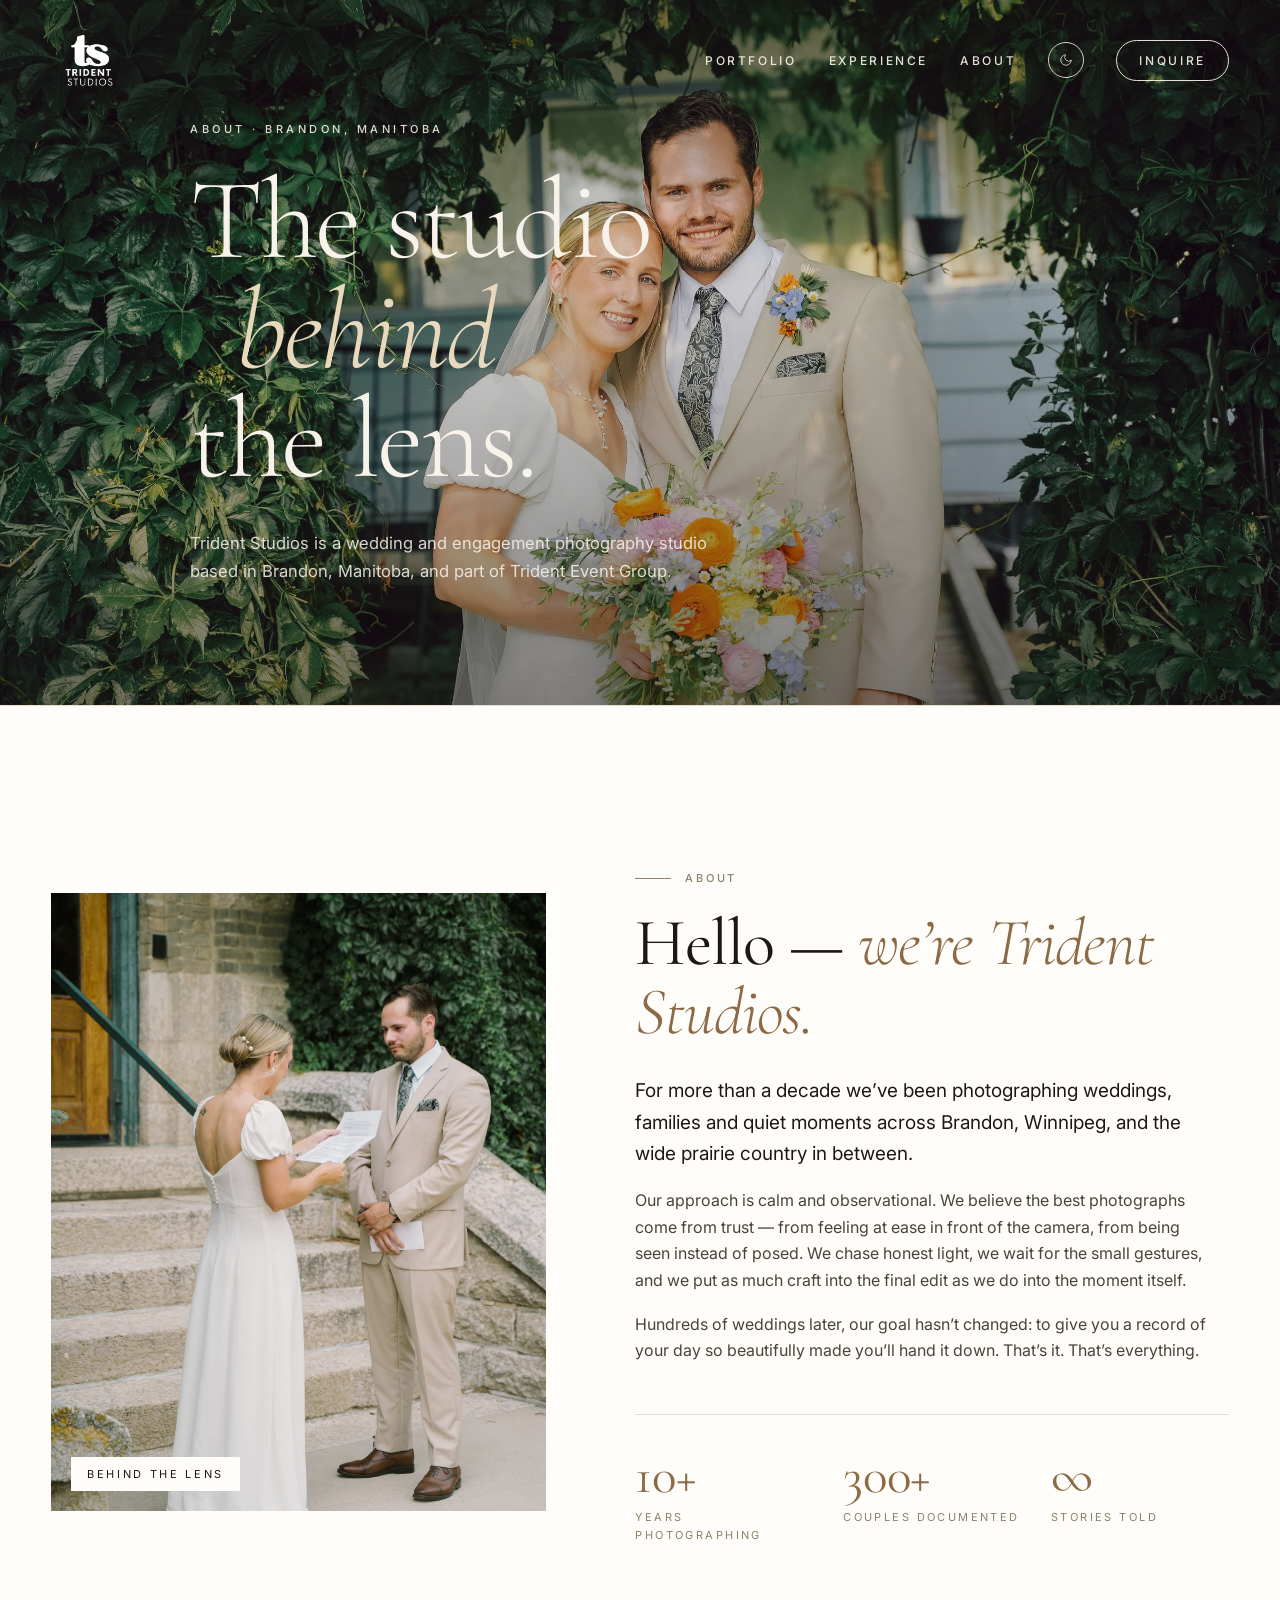
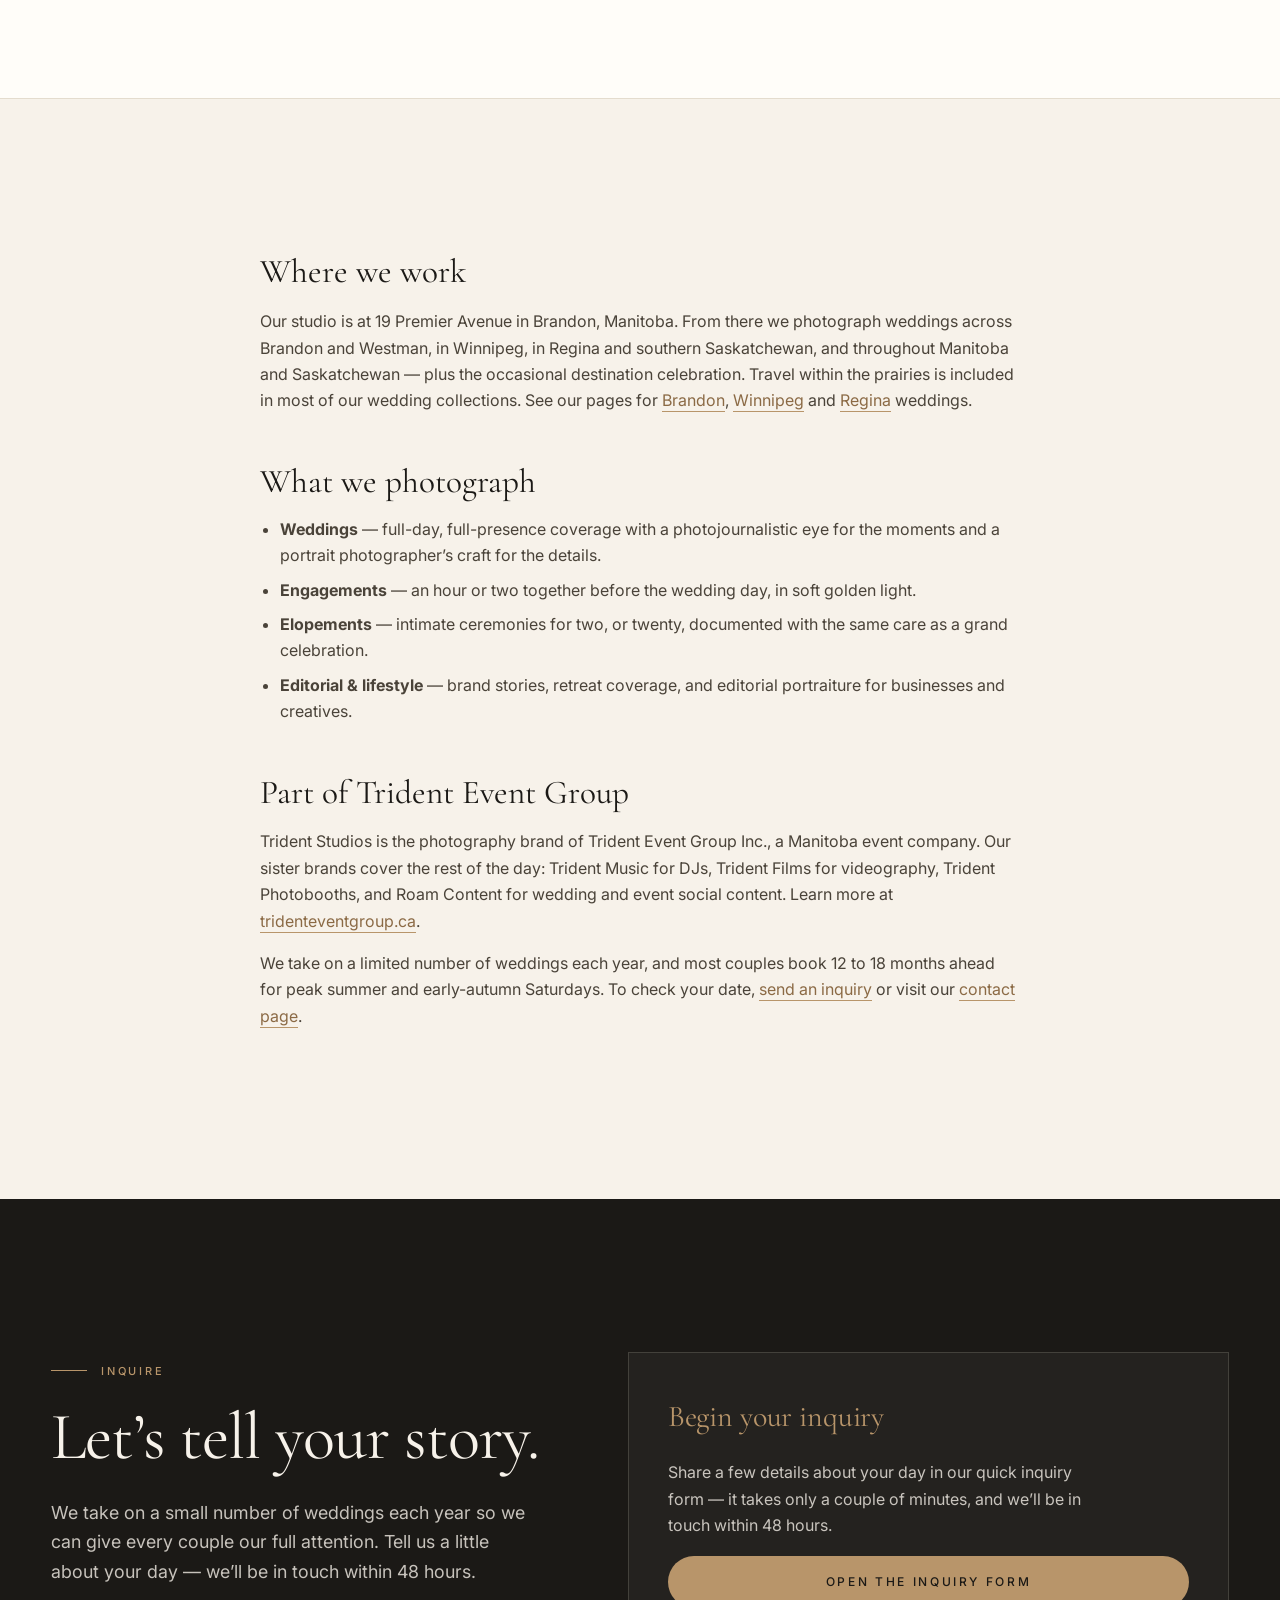
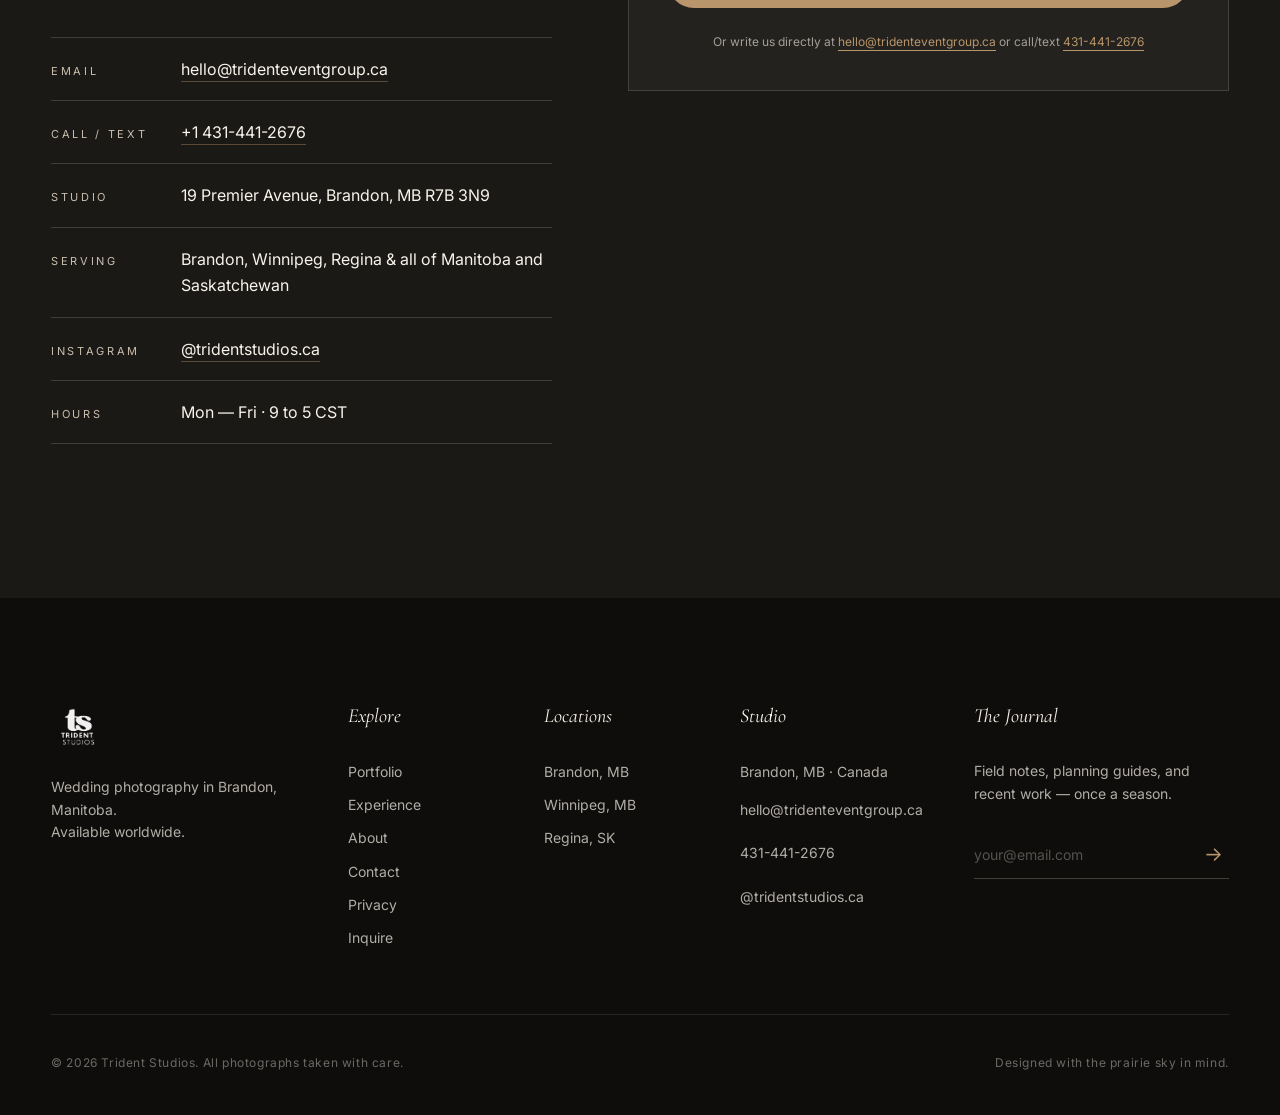
==== about/index.html @ 4837b902 "Agent readiness: Markdown negotiation, llms.txt, trust pages, Organization JSON-LD - middleware.js: " ====
<!DOCTYPE html>
<html lang="en">

<head>
  <meta charset="UTF-8" />
  <meta name="viewport" content="width=device-width, initial-scale=1.0" />
  <!-- Google Analytics (GA4) -->
  <script async src="https://www.googletagmanager.com/gtag/js?id=G-PS0XZJ48X1"></script>
  <script>
    window.dataLayer = window.dataLayer || [];
    function gtag() { dataLayer.push(arguments); }
    gtag('js', new Date());
    gtag('config', 'G-PS0XZJ48X1');
  </script>
  <title>About | Trident Studios — Wedding Photography in Brandon, MB</title>
  <meta name="description" content="Trident Studios is a Brandon, Manitoba wedding and engagement photography studio serving Winnipeg, Regina, and all of Manitoba and Saskatchewan. Part of Trident Event Group." />
  <meta name="robots" content="index, follow, max-image-preview:large" />
  <meta name="author" content="Trident Studios" />
  <link rel="canonical" href="https://www.tridentstudios.ca/about/" />
  <link rel="alternate" type="text/markdown" href="https://www.tridentstudios.ca/about.md" />

  <!-- Open Graph -->
  <meta property="og:type" content="website" />
  <meta property="og:site_name" content="Trident Studios" />
  <meta property="og:title" content="About | Trident Studios — Wedding Photography in Brandon, MB" />
  <meta property="og:description" content="Trident Studios is a Brandon, Manitoba wedding and engagement photography studio serving Winnipeg, Regina, and all of Manitoba and Saskatchewan. Part of Trident Event Group." />
  <meta property="og:url" content="https://www.tridentstudios.ca/about/" />
  <meta property="og:locale" content="en_CA" />
  <meta property="og:image" content="https://www.tridentstudios.ca/public/Weddings/Shelby%20%26%20Jaydan/Shelby%26Jaydan-2.jpg" />

  <!-- Twitter -->
  <meta name="twitter:card" content="summary_large_image" />
  <meta name="twitter:title" content="About | Trident Studios — Wedding Photography in Brandon, MB" />
  <meta name="twitter:description" content="Trident Studios is a Brandon, Manitoba wedding and engagement photography studio serving Winnipeg, Regina, and all of Manitoba and Saskatchewan. Part of Trident Event Group." />
  <meta name="twitter:image" content="https://www.tridentstudios.ca/public/Weddings/Shelby%20%26%20Jaydan/Shelby%26Jaydan-2.jpg" />

  <script type="application/ld+json">
[
  {
    "@context": "https://schema.org",
    "@type": "AboutPage",
    "name": "About Trident Studios",
    "url": "https://www.tridentstudios.ca/about/",
    "about": {
      "@type": [
        "Organization",
        "LocalBusiness",
        "PhotographyBusiness"
      ],
      "@id": "https://www.tridentstudios.ca/#business",
      "name": "Trident Studios",
      "url": "https://www.tridentstudios.ca/"
    }
  },
  {
    "@context": "https://schema.org",
    "@type": "BreadcrumbList",
    "itemListElement": [
      {
        "@type": "ListItem",
        "position": 1,
        "name": "Home",
        "item": "https://www.tridentstudios.ca/"
      },
      {
        "@type": "ListItem",
        "position": 2,
        "name": "About",
        "item": "https://www.tridentstudios.ca/about/"
      }
    ]
  }
]
  </script>

  <link rel="preconnect" href="https://fonts.googleapis.com" />
  <link rel="preconnect" href="https://fonts.gstatic.com" crossorigin />
  <link
    href="https://fonts.googleapis.com/css2?family=Cormorant+Garamond:ital,wght@0,300;0,400;0,500;0,600;0,700;1,300;1,400;1,500&family=Inter:wght@300;400;500;600&display=swap"
    rel="stylesheet" />

  <script>
    (function () {
      try {
        var p = new URLSearchParams(location.search);
        var forced = p.get('theme');
        var stored = localStorage.getItem('ts-theme');
        var prefersDark = window.matchMedia && window.matchMedia('(prefers-color-scheme: dark)').matches;
        var t = forced || stored || (prefersDark ? 'dark' : 'light');
        if (t !== 'dark' && t !== 'light') t = 'light';
        document.documentElement.setAttribute('data-theme', t);
      } catch (e) {
        document.documentElement.setAttribute('data-theme', 'light');
      }
    })();
  </script>

  <link rel="stylesheet" href="/styles.css" />
  <link rel="icon" type="image/png" href="/public/Logos/tridentStudiosLogo-dark.png" />
  <style>
    .page-hero { min-height: 62vh; min-height: 62svh; }
    .page-body { padding: var(--section-y) 0; }
    .prose { max-width: 760px; }
    .prose h2 { font-family: var(--serif); font-weight: 400; font-size: clamp(26px, 2.6vw, 34px); line-height: 1.2; margin: 48px 0 14px; }
    .prose h2:first-child { margin-top: 0; }
    .prose p, .prose li { color: var(--ink-soft); }
    .prose ul { padding-left: 20px; margin: 0 0 18px; }
    .prose li { margin-bottom: 8px; }
    .prose a { color: var(--gold-deep); border-bottom: 1px solid var(--gold); padding-bottom: 1px; }
  </style>
</head>
<body>

  <!-- ── NAV ────────────────────────────────────────────────── -->
  <header class="nav" id="nav">
    <div class="nav__inner">
      <a href="/" class="nav__logo" aria-label="Trident Studios — home">
        <img src="/public/Logos/tridentStudiosLogo-light.png" alt="Trident Studios"
          class="nav__logo-img nav__logo-img--light" />
        <img src="/public/Logos/tridentStudiosLogo-dark.png" alt="" class="nav__logo-img nav__logo-img--dark" />
      </a>
      <nav class="nav__menu" aria-label="Primary">
        <a href="/#portfolio">Portfolio</a>
        <a href="/#experience">Experience</a>
        <a href="/about/">About</a>
        <button class="nav__theme" type="button" aria-label="Toggle dark mode" aria-pressed="false">
          <svg class="icon icon--moon" viewBox="0 0 24 24" aria-hidden="true">
            <path d="M21 12.79A9 9 0 1 1 11.21 3 7 7 0 0 0 21 12.79z" />
          </svg>
          <svg class="icon icon--sun" viewBox="0 0 24 24" aria-hidden="true">
            <circle cx="12" cy="12" r="4" />
            <path
              d="M12 2v2M12 20v2M4.93 4.93l1.41 1.41M17.66 17.66l1.41 1.41M2 12h2M20 12h2M4.93 19.07l1.41-1.41M17.66 6.34l1.41-1.41" />
          </svg>
        </button>
        <a href="/inquiry/" class="nav__cta">Inquire</a>
      </nav>
      <button class="nav__toggle" aria-label="Open menu" aria-expanded="false">
        <span></span><span></span>
      </button>
    </div>
  </header>

  <!-- ── HERO ───────────────────────────────────────────────── -->
  <section class="hero page-hero" id="top">
    <div class="hero__media">
      <img src="/public/Weddings/Shelby%20%26%20Jaydan/Shelby%26Jaydan-2.jpg" alt="A prairie wedding photographed by Trident Studios" class="hero__img" />
      <div class="hero__overlay"></div>
    </div>

    <div class="hero__content">
      <p class="hero__eyebrow">About · Brandon, Manitoba</p>
      <h1 class="hero__title">
        <span class="line">The studio</span>
        <span class="line line--italic">behind</span>
        <span class="line">the lens.</span>
      </h1>
      <p class="hero__sub">Trident Studios is a wedding and engagement photography studio based in Brandon, Manitoba, and part of Trident Event Group.</p>
    </div>
  </section>

  <!-- ── ABOUT ─────────────────────────────────────────────── -->
  <section class="about" id="about">
    <div class="container about__grid">
      <div class="about__media">
        <img loading="lazy" src="/public/Weddings/Shelby%20%26%20Jaydan/Shelby%26Jaydan-17.jpg"
          alt="Behind the scenes with Trident Studios" />
        <span class="about__caption">Behind the lens</span>
      </div>
      <div class="about__copy">
        <span class="eyebrow"><span class="rule"></span>About</span>
        <h2 class="serif h-display">
          Hello &mdash; <em>we&rsquo;re Trident Studios.</em>
        </h2>
        <p class="lead">
          For more than a decade we&rsquo;ve been photographing weddings, families and quiet moments across Brandon,
          Winnipeg, and the wide prairie country in between.
        </p>
        <p>
          Our approach is calm and observational. We believe the best photographs come from trust &mdash; from feeling
          at ease in front of the camera, from being seen instead of posed. We chase honest light, we wait for the small
          gestures, and we put as much craft into the final edit as we do into the moment itself.
        </p>
        <p>
          Hundreds of weddings later, our goal hasn&rsquo;t changed: to give you a record of your day so beautifully
          made you&rsquo;ll hand it down. That&rsquo;s it. That&rsquo;s everything.
        </p>

        <ul class="about__stats">
          <li><span class="stat__num serif">10+</span><span class="stat__label">Years photographing</span></li>
          <li><span class="stat__num serif">300+</span><span class="stat__label">Couples documented</span></li>
          <li><span class="stat__num serif">∞</span><span class="stat__label">Stories told</span></li>
        </ul>
      </div>
    </div>
  </section>

  <!-- ── WHERE & WHO ──────────────────────────────────────── -->
  <section class="page-body">
    <div class="container prose">
      <h2>Where we work</h2>
      <p>Our studio is at 19 Premier Avenue in Brandon, Manitoba. From there we photograph weddings across Brandon and
        Westman, in Winnipeg, in Regina and southern Saskatchewan, and throughout Manitoba and Saskatchewan &mdash; plus the
        occasional destination celebration. Travel within the prairies is included in most of our wedding collections.
        See our pages for <a href="/brandon/">Brandon</a>, <a href="/winnipeg/">Winnipeg</a> and
        <a href="/regina/">Regina</a> weddings.</p>

      <h2>What we photograph</h2>
      <ul>
        <li><strong>Weddings</strong> &mdash; full-day, full-presence coverage with a photojournalistic eye for the moments and a
          portrait photographer&rsquo;s craft for the details.</li>
        <li><strong>Engagements</strong> &mdash; an hour or two together before the wedding day, in soft golden light.</li>
        <li><strong>Elopements</strong> &mdash; intimate ceremonies for two, or twenty, documented with the same care as a grand
          celebration.</li>
        <li><strong>Editorial &amp; lifestyle</strong> &mdash; brand stories, retreat coverage, and editorial portraiture for
          businesses and creatives.</li>
      </ul>

      <h2>Part of Trident Event Group</h2>
      <p>Trident Studios is the photography brand of Trident Event Group Inc., a Manitoba event company. Our sister brands
        cover the rest of the day: Trident Music for DJs, Trident Films for videography, Trident Photobooths, and Roam
        Content for wedding and event social content. Learn more at
        <a href="https://www.tridenteventgroup.ca" target="_blank" rel="noopener">tridenteventgroup.ca</a>.</p>
      <p>We take on a limited number of weddings each year, and most couples book 12 to 18 months ahead for peak summer
        and early-autumn Saturdays. To check your date, <a href="/inquiry/">send an inquiry</a> or visit our
        <a href="/contact/">contact page</a>.</p>
    </div>
  </section>

  <!-- ── CONTACT ───────────────────────────────────────────── -->
  <section class="contact" id="contact">
    <div class="container contact__grid">
      <div class="contact__intro">
        <span class="eyebrow"><span class="rule"></span>Inquire</span>
        <h2 class="serif h-display">Let&rsquo;s tell your story.</h2>
        <p class="lead">
          We take on a small number of weddings each year so we can give every couple our full attention. Tell us a
          little about your day &mdash; we&rsquo;ll be in touch within 48 hours.
        </p>

        <ul class="contact__details">
          <li><span>Email</span><strong><a href="mailto:hello@tridenteventgroup.ca">hello@tridenteventgroup.ca</a></strong></li>
          <li><span>Call / text</span><strong><a href="tel:+14314412676">+1 431-441-2676</a></strong></li>
          <li><span>Studio</span><strong>19 Premier Avenue, Brandon, MB R7B 3N9</strong></li>
          <li><span>Serving</span><strong>Brandon, Winnipeg, Regina &amp; all of Manitoba and Saskatchewan</strong></li>
          <li><span>Instagram</span><strong><a href="https://www.instagram.com/tridentstudios.ca" target="_blank"
                rel="noopener">@tridentstudios.ca</a></strong></li>
          <li><span>Hours</span><strong>Mon &mdash; Fri · 9 to 5 CST</strong></li>
        </ul>
      </div>

      <div class="contact__form contact__cta">
        <h3 class="serif contact__cta-title">Begin your inquiry</h3>
        <p class="contact__cta-text">Share a few details about your day in our quick inquiry form &mdash;
          it takes only a couple of minutes, and we&rsquo;ll be in touch within 48 hours.</p>
        <a class="btn btn--primary btn--block" href="/inquiry/">Open the inquiry form</a>
        <p class="contact__small">Or write us directly at <a
            href="mailto:hello@tridenteventgroup.ca">hello@tridenteventgroup.ca</a> or call/text <a href="tel:+14314412676">431-441-2676</a></p>
      </div>
    </div>
  </section>

  <!-- ── FOOTER ────────────────────────────────────────────── -->
  <footer class="footer">
    <div class="container footer__grid">
      <div class="footer__brand">
        <img src="/public/Logos/tridentStudiosLogo-light.png" alt="Trident Studios" />
        <p class="footer__tagline">Wedding photography in Brandon, Manitoba.<br />Available worldwide.</p>
      </div>
      <nav class="footer__col" aria-label="Footer navigation">
        <h3>Explore</h3>
        <a href="/#portfolio">Portfolio</a>
        <a href="/#experience">Experience</a>
        <a href="/about/">About</a>
        <a href="/contact/">Contact</a>
        <a href="/privacy/">Privacy</a>
        <a href="/inquiry/">Inquire</a>
      </nav>
      <nav class="footer__col" aria-label="Locations">
        <h3>Locations</h3>
        <a href="/brandon/">Brandon, MB</a>
        <a href="/winnipeg/">Winnipeg, MB</a>
        <a href="/regina/">Regina, SK</a>
      </nav>
      <div class="footer__col">
        <h3>Studio</h3>
        <p>Brandon, MB · Canada</p>
        <p><a href="mailto:hello@tridenteventgroup.ca">hello@tridenteventgroup.ca</a></p>
        <p><a href="tel:+14314412676">431-441-2676</a></p>
        <p><a href="https://www.instagram.com/tridentstudios.ca" target="_blank" rel="noopener">@tridentstudios.ca</a>
        </p>
      </div>
      <div class="footer__col footer__newsletter">
        <h3>The Journal</h3>
        <p>Field notes, planning guides, and recent work &mdash; once a season.</p>
        <form class="footer__form" onsubmit="event.preventDefault(); this.classList.add('is-sent');">
          <input type="email" placeholder="your@email.com" aria-label="Email" required />
          <button type="submit" aria-label="Subscribe">→</button>
        </form>
      </div>
    </div>
    <div class="footer__bottom">
      <p>© <span id="year"></span> Trident Studios. All photographs taken with care.</p>
      <p>Designed with the prairie sky in mind.</p>
    </div>
  </footer>

  <script src="/script.js"></script>

  <script defer src="/_vercel/insights/script.js"></script>
</body>

</html>
---- styles.css ----
/* ─────────────────────────────────────────────────────────
   Trident Studios — editorial wedding photography
   Palette: warm ivory, soft taupe, charcoal, champagne
   Type:    Cormorant Garamond (display) + Inter (utility)
   ───────────────────────────────────────────────────────── */

:root {
  /* Themed palette (overridden in [data-theme="dark"]) */
  --ivory:        #F7F2EA;
  --ivory-2:      #FAF6F0;
  --paper:        #FFFDF9;
  --ink:          #1B1916;
  --ink-soft:     #4A4339;
  --taupe:        #8E806D;
  --taupe-soft:   #C9BEAE;
  --line:         #E4DCCE;
  --gold:         #B8956A;
  --gold-deep:    #8B6A45;

  /* Always-dark "punctuation" bands (quote / contact / footer / hero) */
  --always-dark:      #1B1916;
  --always-dark-deep: #0E0D0B;
  --always-cream:     #F7F2EA;
  --always-line:      rgba(228, 220, 206, 0.18);

  --serif: "Cormorant Garamond", "Apple Garamond", Garamond, "Times New Roman", serif;
  --sans:  "Inter", -apple-system, BlinkMacSystemFont, "Segoe UI", Helvetica, Arial, sans-serif;

  --container: 1320px;
  --gutter: clamp(20px, 4vw, 56px);
  --section-y: clamp(80px, 12vw, 160px);

  --ease: cubic-bezier(.2, .7, .2, 1);
}

[data-theme="dark"] {
  --ivory:        #14110E;
  --ivory-2:      #1B1714;
  --paper:        #221C17;
  --ink:          #EDE4D2;
  --ink-soft:     #B0A28C;
  --taupe:        #8D8169;
  --taupe-soft:   #574B3A;
  --line:         #2D2620;
  --gold:         #C9A87A;
  --gold-deep:    #DBB783;

  --always-dark:      #0A0907;
  --always-dark-deep: #050403;
  --always-cream:     #F0E8DB;
  --always-line:      rgba(228, 220, 206, 0.14);
}

* { box-sizing: border-box; }
html { scroll-behavior: smooth; }
body {
  margin: 0;
  background: var(--ivory);
  color: var(--ink);
  font-family: var(--sans);
  font-size: 16px;
  line-height: 1.65;
  font-weight: 400;
  -webkit-font-smoothing: antialiased;
  text-rendering: optimizeLegibility;
  transition: background-color 0.45s var(--ease), color 0.45s var(--ease);
}
img { display: block; max-width: 100%; height: auto; }
a { color: inherit; text-decoration: none; }
button { font-family: inherit; cursor: pointer; border: 0; background: none; color: inherit; }

.container {
  width: min(100% - calc(var(--gutter) * 2), var(--container));
  margin-inline: auto;
}

/* Typography utilities */
.serif { font-family: var(--serif); font-weight: 400; letter-spacing: -0.005em; }
.h-display {
  font-size: clamp(34px, 5.2vw, 72px);
  line-height: 1.05;
  font-weight: 400;
  letter-spacing: -0.015em;
  margin: 0;
}
.h-display em { font-style: italic; color: var(--gold-deep); font-weight: 300; }
.lead { font-size: clamp(17px, 1.4vw, 19px); line-height: 1.65; color: var(--ink-soft); }
.muted { color: var(--ink-soft); }
.eyebrow {
  display: inline-flex;
  align-items: center;
  gap: 14px;
  font-size: 11px;
  letter-spacing: 0.25em;
  text-transform: uppercase;
  color: var(--taupe);
  font-weight: 500;
}
.eyebrow .rule { display: inline-block; width: 36px; height: 1px; background: var(--taupe); }
.rule { display: inline-block; width: 28px; height: 1px; background: var(--taupe); }

/* Section heading block */
.section-head { max-width: 760px; margin-bottom: clamp(48px, 6vw, 80px); }
.section-head .h-display { margin-top: 18px; }
.section-head__sub { margin-top: 18px; color: var(--ink-soft); font-size: 17px; }
.section-head--center { margin-inline: auto; text-align: center; }
.section-head--center .eyebrow { justify-content: center; }

/* Buttons */
.btn {
  display: inline-flex;
  align-items: center;
  justify-content: center;
  gap: 10px;
  padding: 16px 28px;
  font-size: 12px;
  letter-spacing: 0.22em;
  text-transform: uppercase;
  font-weight: 500;
  border-radius: 999px;
  transition: all 0.4s var(--ease);
  position: relative;
  overflow: hidden;
}
.btn--primary {
  background: var(--ink);
  color: var(--ivory);
}
.btn--primary:hover { background: var(--gold-deep); transform: translateY(-2px); }
.btn--ghost {
  background: transparent;
  color: var(--ink);
  border: 1px solid var(--ink);
}
.btn--ghost:hover { background: var(--ink); color: var(--ivory); }
.btn--block { width: 100%; }

/* Arrow link */
.link-arrow {
  display: inline-flex;
  align-items: center;
  gap: 8px;
  font-size: 12px;
  letter-spacing: 0.18em;
  text-transform: uppercase;
  color: var(--ink);
  border-bottom: 1px solid var(--line);
  padding-bottom: 6px;
  transition: all 0.3s var(--ease);
}
.link-arrow:hover { color: var(--gold-deep); border-color: var(--gold); }

/* ── NAV ──────────────────────────────────────────────── */
.nav {
  position: fixed;
  inset: 0 0 auto 0;
  z-index: 50;
  padding: 22px 0;
  transition: background 0.4s var(--ease), padding 0.4s var(--ease), border-color 0.4s var(--ease);
  border-bottom: 1px solid transparent;
}
.nav__inner {
  width: min(100% - calc(var(--gutter) * 2), var(--container));
  margin-inline: auto;
  display: flex;
  align-items: center;
  justify-content: space-between;
  gap: 20px;
}
.nav__logo {
  display: inline-flex;
  align-items: center;
  height: clamp(60px, 6vw, 80px);
  transition: height 0.4s var(--ease);
}
.nav__logo-img { height: 100%; width: auto; }
.nav__logo-img--dark { display: none; }
.nav.is-scrolled .nav__logo { height: clamp(50px, 5vw, 66px); }
.nav__menu {
  display: flex;
  gap: 32px;
  align-items: center;
  color: var(--always-cream);
  font-size: 12px;
  letter-spacing: 0.22em;
  text-transform: uppercase;
  font-weight: 500;
  transition: color 0.4s var(--ease);
}
.nav__menu a { position: relative; padding: 6px 0; opacity: 0.92; transition: opacity 0.25s var(--ease); }
.nav__menu a:hover { opacity: 1; }
.nav__menu a::after {
  content: "";
  position: absolute;
  left: 0; right: 0; bottom: 0;
  height: 1px;
  background: currentColor;
  transform: scaleX(0);
  transform-origin: left;
  transition: transform 0.4s var(--ease);
}
.nav__menu a:hover::after { transform: scaleX(1); }
.nav__cta {
  border: 1px solid currentColor;
  border-radius: 999px;
  padding: 10px 22px !important;
}
.nav__cta::after { display: none; }
.nav__cta:hover { background: var(--always-cream); color: var(--always-dark) !important; }

.nav__theme {
  display: inline-flex;
  align-items: center;
  justify-content: center;
  width: 36px;
  height: 36px;
  border-radius: 50%;
  border: 1px solid currentColor;
  color: inherit;
  opacity: 0.85;
  padding: 0;
  transition: opacity 0.3s var(--ease), transform 0.6s var(--ease), background 0.3s var(--ease);
}
.nav__theme:hover { opacity: 1; transform: rotate(40deg); }
.nav__theme svg {
  width: 14px;
  height: 14px;
  stroke: currentColor;
  stroke-width: 1.5;
  fill: none;
  stroke-linecap: round;
  stroke-linejoin: round;
}
.nav__theme .icon--sun { display: none; }
[data-theme="dark"] .nav__theme .icon--sun  { display: block; }
[data-theme="dark"] .nav__theme .icon--moon { display: none; }

.nav.is-scrolled {
  background: var(--ivory);
  padding: 14px 0;
  border-color: var(--line);
}
.nav.is-scrolled .nav__menu { color: var(--ink); }
.nav.is-scrolled .nav__logo-img--light { display: none; }
.nav.is-scrolled .nav__logo-img--dark { display: block; }
.nav.is-scrolled .nav__cta:hover { background: var(--ink); color: var(--ivory) !important; }

/* When scrolled in dark mode, the nav bg is dark — show the LIGHT logo */
[data-theme="dark"] .nav.is-scrolled .nav__logo-img--light { display: block; }
[data-theme="dark"] .nav.is-scrolled .nav__logo-img--dark  { display: none; }

.nav__toggle {
  display: none;
  width: 40px; height: 32px;
  flex-direction: column;
  justify-content: center;
  gap: 6px;
  align-items: flex-end;
}
.nav__toggle span {
  display: block;
  height: 1px;
  background: var(--always-cream);
  transition: all 0.3s var(--ease);
}
.nav__toggle span:first-child { width: 28px; }
.nav__toggle span:last-child  { width: 18px; }
.nav.is-scrolled .nav__toggle span { background: var(--ink); }

/* ── HERO ─────────────────────────────────────────────── */
.hero {
  position: relative;
  min-height: 100vh;
  min-height: 100svh;
  display: grid;
  align-items: center;
  color: var(--always-cream);
  overflow: hidden;
}
.hero__media {
  position: absolute;
  inset: 0;
  z-index: 0;
}
.hero__img {
  width: 100%; height: 100%; object-fit: cover; object-position: 50% 33%;
  transform: scale(1.04);
  animation: heroZoom 14s ease-out forwards;
}
@keyframes heroZoom { to { transform: scale(1); } }

.hero__overlay {
  position: absolute; inset: 0;
  background:
    linear-gradient(180deg, rgba(20,18,16,0.45) 0%, rgba(20,18,16,0.15) 35%, rgba(20,18,16,0.55) 100%);
}

.hero__content {
  position: relative;
  z-index: 2;
  width: min(100% - calc(var(--gutter) * 2), var(--container));
  margin-inline: auto;
  padding-top: 120px;
  padding-bottom: 80px;
  max-width: 900px;
}
.hero__eyebrow {
  font-size: 11px;
  letter-spacing: 0.32em;
  text-transform: uppercase;
  font-weight: 500;
  opacity: 0.9;
  margin: 0 0 28px;
}
.hero__title {
  font-family: var(--serif);
  font-weight: 300;
  font-size: clamp(54px, 9vw, 132px);
  line-height: 0.95;
  letter-spacing: -0.02em;
  margin: 0;
}
.hero__title .line {
  display: block;
  opacity: 0;
  transform: translateY(28px);
  animation: lineIn 1.1s var(--ease) forwards;
}
.hero__title .line:nth-child(1) { animation-delay: 0.25s; }
.hero__title .line:nth-child(2) { animation-delay: 0.45s; font-style: italic; color: #E9D9BC; padding-left: 0.4em; }
.hero__title .line:nth-child(3) { animation-delay: 0.65s; }
@keyframes lineIn { to { opacity: 1; transform: translateY(0); } }

.hero__sub {
  margin: 36px 0 40px;
  font-size: clamp(15px, 1.3vw, 18px);
  line-height: 1.65;
  max-width: 540px;
  color: rgba(247, 242, 234, 0.86);
  opacity: 0;
  animation: lineIn 1s var(--ease) 0.9s forwards;
}
.hero__ctas {
  display: flex;
  gap: 14px;
  flex-wrap: wrap;
  opacity: 0;
  animation: lineIn 1s var(--ease) 1.05s forwards;
}
.hero__ctas .btn--primary { background: var(--always-cream); color: var(--always-dark); }
.hero__ctas .btn--primary:hover { background: var(--gold); color: var(--always-dark); }
.hero__ctas .btn--ghost { color: var(--always-cream); border-color: rgba(247,242,234,0.55); }
.hero__ctas .btn--ghost:hover { background: var(--always-cream); color: var(--always-dark); }

.hero__scroll {
  position: absolute;
  left: var(--gutter);
  bottom: 32px;
  z-index: 2;
  display: inline-flex;
  flex-direction: column;
  align-items: center;
  gap: 14px;
  font-size: 10px;
  letter-spacing: 0.32em;
  text-transform: uppercase;
  color: var(--always-cream);
  opacity: 0;
  animation: lineIn 1s var(--ease) 1.3s forwards;
}
.hero__scroll-line {
  width: 1px; height: 64px;
  background: linear-gradient(to bottom, rgba(247,242,234,0.7), rgba(247,242,234,0));
  animation: scrollLine 2.2s var(--ease) infinite;
}
@keyframes scrollLine {
  0%   { transform: scaleY(0); transform-origin: top; }
  50%  { transform: scaleY(1); transform-origin: top; }
  51%  { transform: scaleY(1); transform-origin: bottom; }
  100% { transform: scaleY(0); transform-origin: bottom; }
}

/* ── INTRO ───────────────────────────────────────────── */
.intro { padding: var(--section-y) 0 calc(var(--section-y) - 40px); }
.intro__grid {
  display: grid;
  grid-template-columns: 220px 1fr;
  gap: clamp(40px, 6vw, 100px);
  align-items: start;
}
.intro__label {
  font-size: 11px;
  letter-spacing: 0.25em;
  text-transform: uppercase;
  color: var(--taupe);
  font-weight: 500;
  display: flex;
  flex-direction: column;
  gap: 14px;
  padding-top: 14px;
}
.intro__label .rule { width: 60px; }
.intro__body .h-display { margin-bottom: 28px; }
.intro__body .muted { font-size: 17px; max-width: 660px; }

.marquee {
  margin-top: clamp(50px, 7vw, 90px);
  overflow: hidden;
  border-top: 1px solid var(--line);
  border-bottom: 1px solid var(--line);
  padding: 22px 0;
}
.marquee__track {
  display: inline-flex;
  align-items: center;
  gap: 48px;
  white-space: nowrap;
  animation: marquee 40s linear infinite;
  font-family: var(--serif);
  font-style: italic;
  font-size: clamp(28px, 4vw, 48px);
  color: var(--ink);
  font-weight: 300;
}
.marquee__track .dot { color: var(--gold); font-size: 0.5em; }
@keyframes marquee { to { transform: translateX(-50%); } }

/* ── FEATURED ────────────────────────────────────────── */
.featured { padding: calc(var(--section-y) - 30px) 0 var(--section-y); }
.featured__grid {
  display: grid;
  grid-template-columns: repeat(12, 1fr);
  gap: clamp(24px, 3vw, 48px) clamp(20px, 2.4vw, 36px);
}
.couple {
  grid-column: span 6;
  display: block;
  transition: transform 0.6s var(--ease);
}
.couple--tall { grid-column: span 6; }
.couple__media {
  position: relative;
  overflow: hidden;
  aspect-ratio: 4 / 5;
  background: var(--ivory-2);
}
.couple--tall .couple__media { aspect-ratio: 3 / 4; }
.couple__media img {
  width: 100%; height: 100%; object-fit: cover; object-position: 50% 33%;
  transition: transform 1.4s var(--ease), filter 0.6s var(--ease);
}
.couple:hover .couple__media img { transform: scale(1.06); filter: brightness(1.04); }
.couple__caption {
  margin-top: 22px;
  display: grid;
  grid-template-columns: 1fr auto;
  gap: 12px 24px;
  align-items: end;
}
.couple__meta {
  font-size: 11px;
  letter-spacing: 0.24em;
  text-transform: uppercase;
  color: var(--taupe);
  grid-column: 1 / -1;
}
.couple__caption h3 {
  font-size: clamp(26px, 2.6vw, 36px);
  font-weight: 400;
  margin: 4px 0 0;
  letter-spacing: -0.01em;
}
/* ── QUOTE BAND ──────────────────────────────────────── */
.quote-band {
  background: var(--always-dark);
  color: var(--always-cream);
  padding: clamp(90px, 12vw, 160px) 0;
  text-align: center;
  transition: background-color 0.45s var(--ease);
}
.quote-band__mark {
  font-family: var(--serif);
  font-size: clamp(80px, 10vw, 160px);
  line-height: 0.3;
  color: var(--gold);
  margin: 0 0 24px;
  font-style: italic;
  font-weight: 300;
}
.quote-band__text {
  font-size: clamp(24px, 3.4vw, 44px);
  line-height: 1.35;
  font-weight: 300;
  font-style: italic;
  max-width: 950px;
  margin: 0 auto;
  letter-spacing: -0.01em;
  color: var(--always-cream);
}
.quote-band__attr {
  margin-top: 40px;
  font-size: 11px;
  letter-spacing: 0.32em;
  text-transform: uppercase;
  color: var(--gold);
  font-weight: 500;
}

/* ── EXPERIENCE / SERVICES ───────────────────────────── */
.experience { padding: var(--section-y) 0; }
.experience__grid {
  display: grid;
  grid-template-columns: repeat(2, 1fr);
  gap: clamp(40px, 5vw, 80px) clamp(40px, 6vw, 100px);
}
.service {
  border-top: 1px solid var(--line);
  padding-top: 36px;
  position: relative;
}
.service__num {
  position: absolute;
  top: 36px;
  right: 0;
  font-family: var(--serif);
  font-size: 14px;
  letter-spacing: 0.1em;
  color: var(--taupe);
  font-style: italic;
}
.service h3 {
  font-size: clamp(28px, 3vw, 40px);
  font-weight: 400;
  margin: 0 0 18px;
  letter-spacing: -0.01em;
}
.service p { color: var(--ink-soft); max-width: 480px; margin: 0 0 24px; font-size: 16px; line-height: 1.7; }

/* ── LOOKBOOK MASONRY ────────────────────────────────── */
.lookbook { padding: 0 0 var(--section-y); }
.masonry {
  display: grid;
  grid-template-columns: repeat(4, 1fr);
  grid-auto-rows: 220px;
  gap: clamp(12px, 1.4vw, 22px);
  /* dense backfills the holes a --wide item leaves when it cannot fit the
     columns left in a row; the item count is kept a multiple of the column
     count so the last row lands flush too. */
  grid-auto-flow: dense;
}
.masonry__item {
  margin: 0;
  overflow: hidden;
  background: var(--ivory-2);
}
.masonry__item img {
  width: 100%; height: 100%; object-fit: cover; object-position: 50% 33%;
  transition: transform 1.4s var(--ease);
}
.masonry__item:hover img { transform: scale(1.05); }
.masonry__item--tall { grid-row: span 2; }
.masonry__item--wide { grid-column: span 2; }

/* ── ABOUT ───────────────────────────────────────────── */
.about {
  background: var(--paper);
  padding: var(--section-y) 0;
  border-top: 1px solid var(--line);
  border-bottom: 1px solid var(--line);
}
.about__grid {
  display: grid;
  grid-template-columns: 5fr 6fr;
  gap: clamp(40px, 7vw, 110px);
  align-items: center;
}
.about__media {
  position: relative;
  aspect-ratio: 4 / 5;
  overflow: hidden;
}
.about__media img { width: 100%; height: 100%; object-fit: cover; object-position: 50% 33%; }
.about__caption {
  position: absolute;
  bottom: 20px; left: 20px;
  background: var(--paper);
  padding: 8px 16px;
  font-size: 11px;
  letter-spacing: 0.24em;
  text-transform: uppercase;
  color: var(--ink);
}
.about__copy .eyebrow { margin-bottom: 20px; }
.about__copy .h-display { margin-bottom: 28px; }
.about__copy p { color: var(--ink-soft); margin: 0 0 18px; max-width: 580px; }
.about__copy .lead { color: var(--ink); font-size: 19px; }

.about__stats {
  list-style: none;
  padding: 0;
  margin: 50px 0 0;
  display: grid;
  grid-template-columns: repeat(3, 1fr);
  gap: 30px;
  border-top: 1px solid var(--line);
  padding-top: 36px;
}
.about__stats li { display: flex; flex-direction: column; gap: 6px; }
.stat__num { font-size: clamp(36px, 4vw, 56px); line-height: 1; color: var(--gold-deep); }
.stat__label {
  font-size: 11px;
  letter-spacing: 0.22em;
  text-transform: uppercase;
  color: var(--taupe);
}

/* ── TESTIMONIALS ────────────────────────────────────── */
.testimonials { padding: var(--section-y) 0; }
.testimonials__grid {
  display: grid;
  grid-template-columns: repeat(3, 1fr);
  gap: clamp(28px, 3vw, 50px);
}
.testimonial {
  margin: 0;
  padding: clamp(28px, 3vw, 44px);
  border: 1px solid var(--line);
  background: var(--paper);
  position: relative;
  display: flex;
  flex-direction: column;
  gap: 28px;
}
.testimonial::before {
  content: "“";
  font-family: var(--serif);
  font-size: 80px;
  line-height: 1;
  position: absolute;
  top: 12px;
  left: 24px;
  color: var(--gold);
  opacity: 0.35;
  font-style: italic;
}
.testimonial p {
  font-family: var(--serif);
  font-size: clamp(18px, 1.6vw, 22px);
  line-height: 1.5;
  margin: 0;
  font-style: italic;
  color: var(--ink);
  position: relative;
  z-index: 1;
}
.testimonial footer {
  border-top: 1px solid var(--line);
  padding-top: 18px;
  display: flex;
  flex-direction: column;
  gap: 4px;
}
.testimonial cite {
  font-size: 18px;
  font-style: normal;
  color: var(--ink);
}
.testimonial footer span {
  font-size: 11px;
  letter-spacing: 0.22em;
  text-transform: uppercase;
  color: var(--taupe);
}

/* ── CONTACT ─────────────────────────────────────────── */
.contact {
  background: var(--always-dark);
  color: var(--always-cream);
  padding: var(--section-y) 0;
  transition: background-color 0.45s var(--ease);
}
.contact .eyebrow { color: var(--gold); }
.contact .eyebrow .rule { background: var(--gold); }
.contact .h-display em { color: var(--gold); }
.contact__grid {
  display: grid;
  grid-template-columns: 5fr 6fr;
  gap: clamp(40px, 6vw, 100px);
  align-items: start;
}
.contact__intro .eyebrow { margin-bottom: 22px; }
.contact__intro .h-display { margin-bottom: 26px; }
.contact__intro .lead { color: rgba(247, 242, 234, 0.78); max-width: 480px; }

.contact__details {
  list-style: none;
  padding: 0;
  margin: 50px 0 0;
  display: flex;
  flex-direction: column;
}
.contact__details li {
  display: grid;
  grid-template-columns: 110px 1fr;
  gap: 20px;
  padding: 18px 0;
  border-top: 1px solid rgba(228, 220, 206, 0.18);
  align-items: baseline;
}
.contact__details li:last-child { border-bottom: 1px solid rgba(228, 220, 206, 0.18); }
.contact__details span {
  font-size: 11px;
  letter-spacing: 0.24em;
  text-transform: uppercase;
  color: var(--taupe-soft);
}
.contact__details strong { font-weight: 400; font-size: 16px; color: var(--always-cream); }
.contact__details a { border-bottom: 1px solid rgba(184, 149, 106, 0.4); padding-bottom: 2px; transition: color 0.3s var(--ease), border-color 0.3s var(--ease); }
.contact__details a:hover { color: var(--gold); border-color: var(--gold); }

/* Form */
.contact__form {
  background: rgba(247, 242, 234, 0.04);
  border: 1px solid rgba(228, 220, 206, 0.16);
  padding: clamp(28px, 3vw, 44px);
  display: flex;
  flex-direction: column;
  gap: 22px;
}
.field { display: flex; flex-direction: column; gap: 10px; }
.field--row { display: grid; grid-template-columns: 1fr 1fr; gap: 22px; }
.field--row > div { display: flex; flex-direction: column; gap: 10px; }
.field label {
  font-size: 10px;
  letter-spacing: 0.28em;
  text-transform: uppercase;
  color: var(--taupe-soft);
  font-weight: 500;
}
.field input, .field textarea {
  background: transparent;
  border: 0;
  border-bottom: 1px solid rgba(228, 220, 206, 0.28);
  padding: 10px 0 12px;
  color: var(--always-cream);
  font-family: var(--sans);
  font-size: 16px;
  outline: none;
  transition: border-color 0.3s var(--ease);
}
.field textarea { resize: vertical; min-height: 120px; }
.field input::placeholder, .field textarea::placeholder { color: rgba(247, 242, 234, 0.35); }
.field input:focus, .field textarea:focus { border-color: var(--gold); }

.contact__cta {
  justify-content: center;
  gap: 18px;
  min-height: 280px;
}
.contact__cta-title {
  font-size: clamp(24px, 2.4vw, 30px);
  color: var(--gold);
  margin: 0;
}
.contact__cta-text {
  margin: 0;
  color: rgba(247, 242, 234, 0.78);
  max-width: 420px;
}

.contact__form .btn--primary { background: var(--gold); color: var(--always-dark); }
.contact__form .btn--primary:hover { background: var(--always-cream); color: var(--always-dark); }
.btn__sent { display: none; }
.contact__form.is-sent .btn__label { display: none; }
.contact__form.is-sent .btn__sent { display: inline; }
.contact__form.is-sent .btn--primary { background: var(--always-cream); pointer-events: none; }

.contact__small {
  margin: 6px 0 0;
  font-size: 12px;
  color: rgba(247, 242, 234, 0.6);
  text-align: center;
}
.contact__small a { color: var(--gold); border-bottom: 1px solid var(--gold); padding-bottom: 1px; }

/* ── FOOTER ──────────────────────────────────────────── */
.footer {
  background: var(--always-dark-deep);
  color: rgba(247, 242, 234, 0.7);
  padding: clamp(70px, 8vw, 110px) 0 30px;
  font-size: 14px;
  transition: background-color 0.45s var(--ease);
}
.footer__grid {
  display: grid;
  grid-template-columns: 1.7fr 1fr 1fr 1.2fr 1.6fr;
  align-items: start;
  gap: clamp(30px, 4vw, 56px);
}
.footer__brand { max-width: 300px; }
.footer__brand img { height: 54px; width: auto; margin-bottom: 22px; opacity: 0.95; }
.footer__tagline { line-height: 1.6; max-width: 280px; margin: 0; }
.footer__col h3,
.footer__col h4 {
  font-family: var(--serif);
  font-size: 20px;
  font-weight: 400;
  font-style: italic;
  color: var(--always-cream);
  margin: 0 0 22px;
}
.footer__col a, .footer__col p { display: block; padding: 5px 0; transition: color 0.3s var(--ease); margin: 0; }
.footer__col a:hover { color: var(--gold); }
.footer__newsletter p { margin-bottom: 20px; line-height: 1.6; max-width: 280px; }
.footer__form {
  display: flex;
  align-items: center;
  max-width: 320px;
  border-bottom: 1px solid rgba(228, 220, 206, 0.24);
  transition: border-color 0.3s var(--ease);
}
.footer__form:focus-within { border-color: var(--gold); }
.footer__form input {
  background: transparent;
  border: 0;
  color: var(--always-cream);
  font-family: var(--sans);
  font-size: 14px;
  padding: 12px 0;
  flex: 1;
  outline: none;
}
.footer__form input::placeholder { color: rgba(247, 242, 234, 0.3); }
.footer__form button {
  color: var(--gold);
  font-size: 20px;
  padding: 12px 6px 12px 12px;
  transition: transform 0.3s var(--ease);
}
.footer__form button:hover { transform: translateX(4px); }
.footer__form.is-sent input { display: none; }
.footer__form.is-sent::after {
  content: "Thank you — see you soon ✦";
  color: var(--gold);
  font-size: 13px;
  padding: 12px 0;
}
.footer__form.is-sent button { display: none; }

.footer__bottom {
  width: min(100% - calc(var(--gutter) * 2), var(--container));
  margin: 60px auto 0;
  padding-top: 26px;
  border-top: 1px solid rgba(228, 220, 206, 0.12);
  display: flex;
  justify-content: space-between;
  font-size: 12px;
  letter-spacing: 0.05em;
  color: rgba(247, 242, 234, 0.4);
  flex-wrap: wrap;
  gap: 14px;
}

/* ── REVEAL ANIMATIONS ───────────────────────────────── */
.reveal {
  opacity: 0;
  transform: translateY(36px);
  transition: opacity 0.9s var(--ease), transform 0.9s var(--ease);
}
.reveal.is-in { opacity: 1; transform: translateY(0); }

/* ── RESPONSIVE ──────────────────────────────────────── */
@media (max-width: 980px) {
  .nav__menu { display: none; position: fixed; inset: 0; flex-direction: column; justify-content: center; align-items: center; gap: 32px; background: var(--ivory); color: var(--ink); font-size: 16px; }
  .nav__menu.is-open { display: flex; }
  .nav.is-scrolled .nav__menu { color: var(--ink); }
  .nav__toggle { display: flex; }

  .intro__grid { grid-template-columns: 1fr; gap: 30px; }
  .featured__grid { gap: 36px; }
  .couple, .couple--tall { grid-column: span 12; }
  .experience__grid { grid-template-columns: 1fr; }
  .masonry { grid-template-columns: repeat(2, 1fr); grid-auto-rows: 200px; }
  .masonry__item--wide { grid-column: span 2; }
  .about__grid { grid-template-columns: 1fr; }
  .testimonials__grid { grid-template-columns: 1fr; }
  .contact__grid { grid-template-columns: 1fr; }
  .footer__grid { grid-template-columns: 1fr 1fr; gap: 40px clamp(30px, 6vw, 60px); }
  .footer__brand { grid-column: 1 / -1; max-width: none; }
  .footer__newsletter { grid-column: 1 / -1; }
}

@media (max-width: 600px) {
  .hero__title { font-size: clamp(46px, 14vw, 78px); }
  .hero__title .line:nth-child(2) { padding-left: 0; }
  .hero__ctas .btn { padding: 14px 22px; font-size: 11px; }
  .hero__scroll { left: 50%; transform: translateX(-50%); }
  .field--row { grid-template-columns: 1fr; }
  .about__stats { grid-template-columns: 1fr 1fr; }
  .footer__grid { grid-template-columns: 1fr; gap: 36px; }
  .footer__newsletter { grid-column: auto; }
  .footer__bottom { flex-direction: column; align-items: flex-start; gap: 8px; }
  .marquee__track { font-size: 32px; gap: 32px; }
  .quote-band__text { font-size: 22px; }
}

@media (prefers-reduced-motion: reduce) {
  *, *::before, *::after { animation-duration: 0.01ms !important; transition-duration: 0.01ms !important; }
  .hero__img { transform: none; }
}

/* ── PERSONALIZED HERO CTA (geo) ─────────────────────── */
.hero__local { margin: 22px 0 0; }
.hero__local-link {
  display: inline-flex;
  align-items: center;
  gap: 10px;
  font-size: 13px;
  letter-spacing: 0.1em;
  text-transform: uppercase;
  color: var(--always-cream);
  border-bottom: 1px solid rgba(247, 242, 234, 0.4);
  padding-bottom: 4px;
  transition: color 0.3s var(--ease), border-color 0.3s var(--ease);
}
.hero__local-link:hover { color: var(--gold); border-color: var(--gold); }

/* ── FAQ ─────────────────────────────────────────────── */
.faq { padding: var(--section-y) 0; background: var(--paper); border-top: 1px solid var(--line); border-bottom: 1px solid var(--line); }
.faq__list { margin-top: 50px; max-width: 880px; }
.faq__item { border-bottom: 1px solid var(--line); }
.faq__item summary {
  list-style: none;
  cursor: pointer;
  padding: 26px 44px 26px 0;
  position: relative;
  font-family: var(--serif);
  font-size: clamp(20px, 2.2vw, 25px);
  color: var(--ink);
  transition: color 0.3s var(--ease);
}
.faq__item summary::-webkit-details-marker { display: none; }
.faq__item summary:hover { color: var(--gold-deep); }
.faq__item summary::after {
  content: "+";
  position: absolute;
  right: 4px;
  top: 50%;
  transform: translateY(-50%);
  font-size: 26px;
  font-weight: 300;
  color: var(--gold);
  transition: transform 0.3s var(--ease);
}
.faq__item[open] summary::after { content: "–"; }
.faq__item p {
  margin: 0;
  padding: 0 44px 28px 0;
  color: var(--ink-soft);
  font-size: 16px;
  line-height: 1.75;
  max-width: 720px;
}

/* ─────────────────────────────────────────────────────────
   Featured galleries — clickable cards + lightbox
   ───────────────────────────────────────────────────────── */
.couple.has-gallery { cursor: pointer; }
.couple.has-gallery:focus-visible { outline: 2px solid var(--gold); outline-offset: 6px; }
.masonry__item.has-gallery { cursor: pointer; }
.masonry__item.has-gallery:focus-visible { outline: 2px solid var(--gold); outline-offset: 4px; }
.couple.has-gallery .couple__media::after {
  content: "View gallery";
  position: absolute;
  left: 16px;
  bottom: 16px;
  padding: 8px 14px;
  font-family: var(--sans);
  font-size: 11px;
  letter-spacing: 0.18em;
  text-transform: uppercase;
  color: var(--always-cream);
  background: rgba(27, 25, 22, 0.55);
  -webkit-backdrop-filter: blur(6px);
  backdrop-filter: blur(6px);
  border: 1px solid rgba(247, 242, 234, 0.25);
  opacity: 0;
  transform: translateY(8px);
  transition: opacity 0.5s var(--ease), transform 0.5s var(--ease);
  pointer-events: none;
}
.couple.has-gallery:hover .couple__media::after,
.couple.has-gallery:focus-visible .couple__media::after { opacity: 1; transform: none; }

.lightbox {
  position: fixed;
  inset: 0;
  z-index: 200;
  display: flex;
  align-items: center;
  justify-content: center;
  padding: clamp(16px, 4vw, 56px);
  background: rgba(14, 13, 11, 0.93);
  -webkit-backdrop-filter: blur(8px);
  backdrop-filter: blur(8px);
  animation: lb-fade 0.3s var(--ease);
}
.lightbox[hidden] { display: none; }
@keyframes lb-fade { from { opacity: 0; } to { opacity: 1; } }
.lightbox__stage {
  margin: 0;
  max-width: min(1100px, 100%);
  max-height: 100%;
  display: flex;
  align-items: center;
  justify-content: center;
}
.lightbox__img {
  max-width: 100%;
  max-height: 82vh;
  width: auto;
  height: auto;
  object-fit: contain;
  box-shadow: 0 30px 80px rgba(0, 0, 0, 0.5);
  animation: lb-pop 0.4s var(--ease);
}
@keyframes lb-pop { from { opacity: 0; transform: scale(0.98); } to { opacity: 1; transform: none; } }
.lightbox__close,
.lightbox__nav {
  position: absolute;
  z-index: 2;
  display: flex;
  align-items: center;
  justify-content: center;
  color: var(--always-cream);
  background: rgba(247, 242, 234, 0.08);
  border: 1px solid rgba(247, 242, 234, 0.22);
  cursor: pointer;
  transition: background 0.3s var(--ease), transform 0.3s var(--ease);
  -webkit-tap-highlight-color: transparent;
}
.lightbox__close:hover,
.lightbox__nav:hover { background: rgba(247, 242, 234, 0.2); }
.lightbox__close svg,
.lightbox__nav svg { display: block; }
.lightbox__close {
  top: clamp(16px, 3vw, 32px);
  right: clamp(16px, 3vw, 32px);
  width: 48px;
  height: 48px;
  border-radius: 50%;
  font-size: 26px;
  line-height: 1;
}
.lightbox__nav {
  top: 50%;
  transform: translateY(-50%);
  width: 52px;
  height: 52px;
  border-radius: 50%;
  font-family: var(--serif);
  font-size: 30px;
  line-height: 1;
}
.lightbox__nav:hover { transform: translateY(-50%) scale(1.06); }
.lightbox__nav--prev { left: clamp(12px, 3vw, 32px); }
.lightbox__nav--next { right: clamp(12px, 3vw, 32px); }
.lightbox__nav[hidden] { display: none; }
.lightbox__bar {
  position: absolute;
  left: 0;
  right: 0;
  bottom: clamp(16px, 3vw, 30px);
  display: flex;
  align-items: center;
  justify-content: center;
  gap: 16px;
  color: var(--always-cream);
  font-family: var(--sans);
  font-size: 12px;
  letter-spacing: 0.16em;
  text-transform: uppercase;
}
.lightbox__count { color: var(--taupe-soft); }
@media (max-width: 600px) {
  .lightbox__nav { width: 44px; height: 44px; font-size: 26px; }
  .lightbox__img { max-height: 72vh; }
}
@media (prefers-reduced-motion: reduce) {
  .lightbox, .lightbox__img { animation: none; }
}
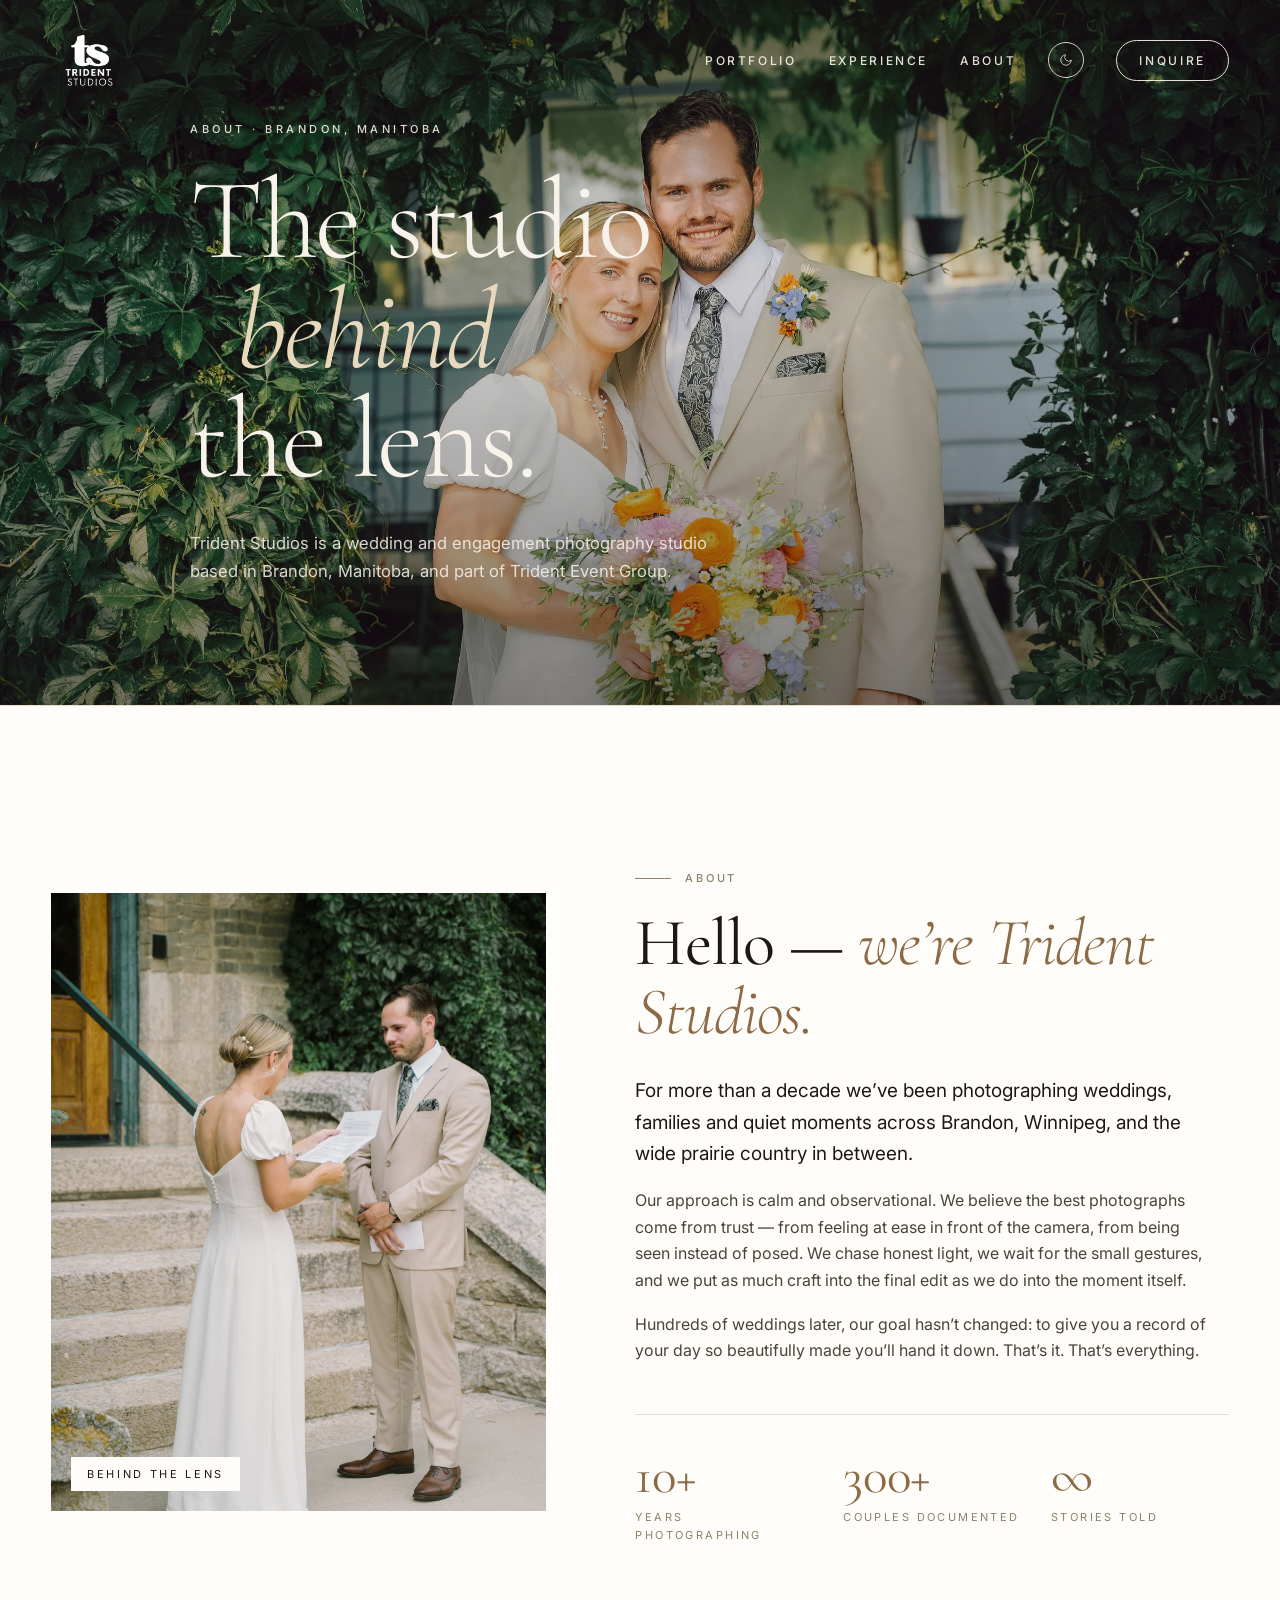
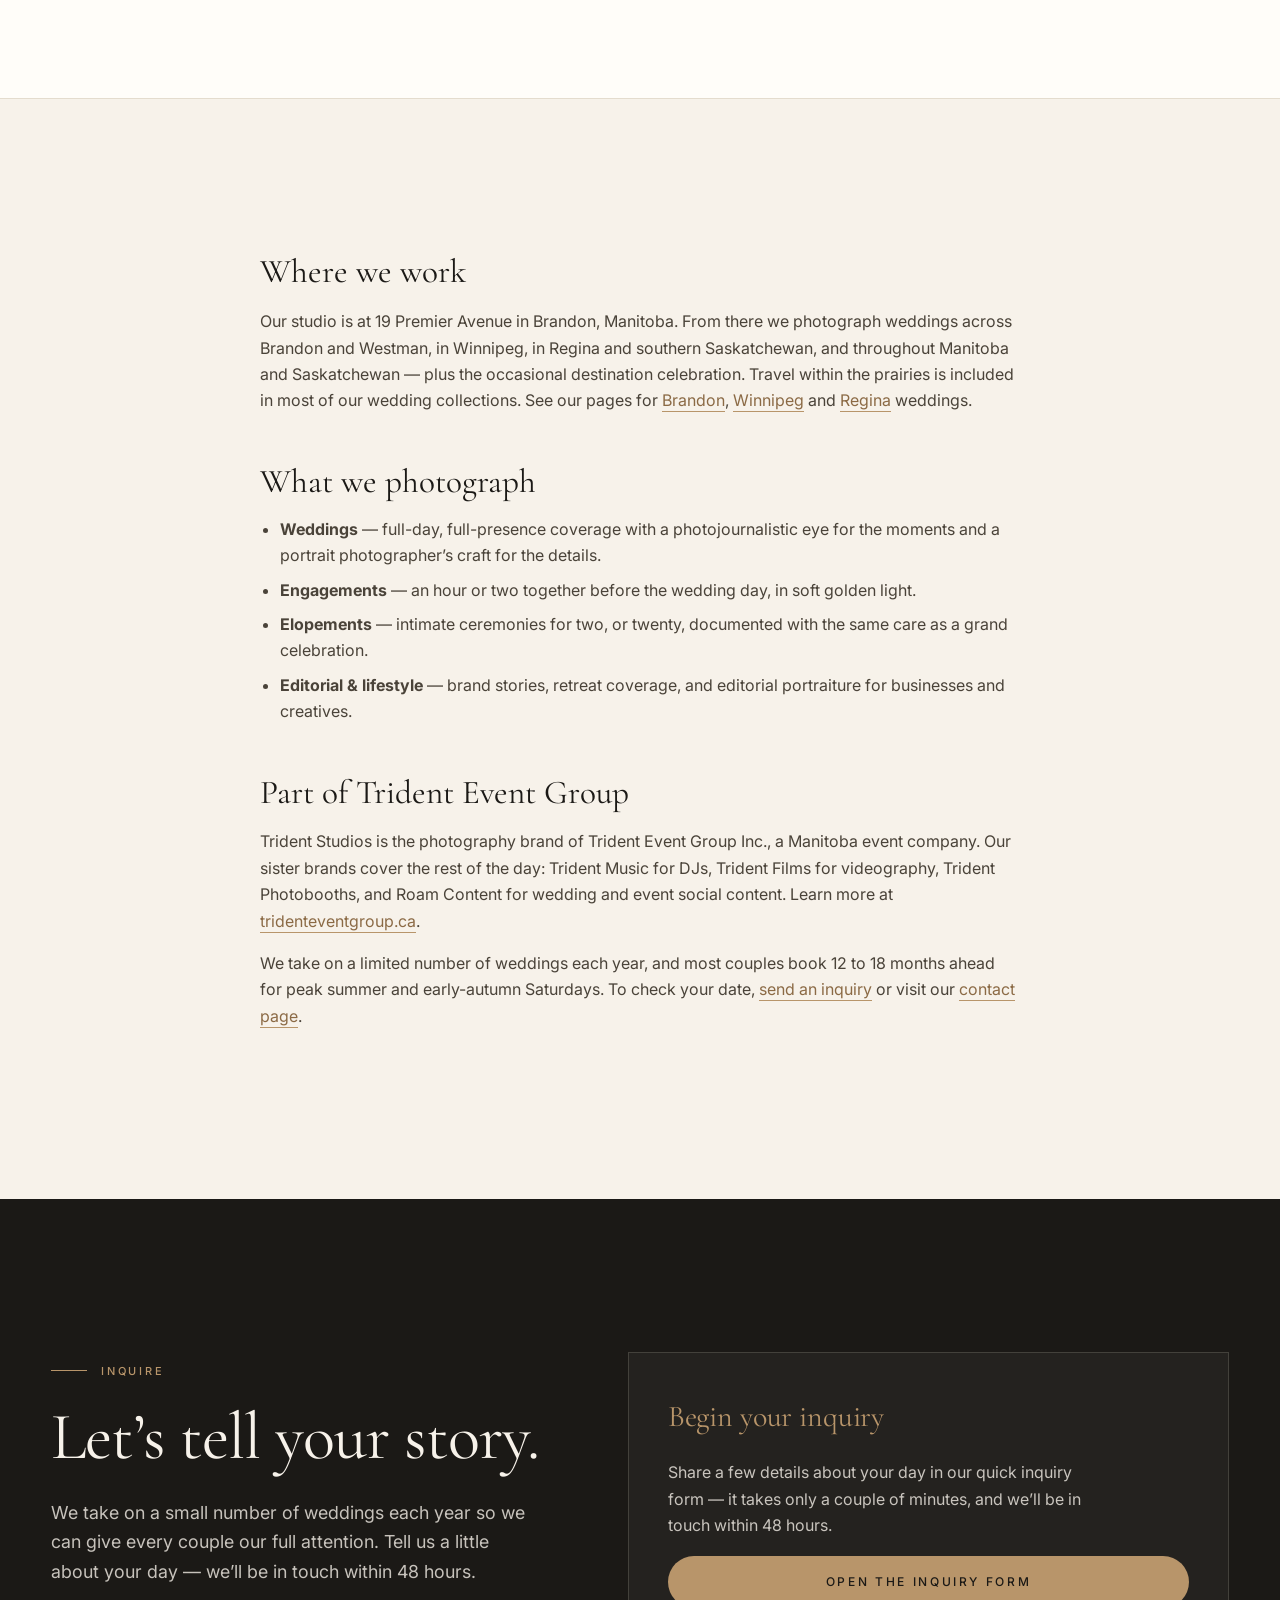
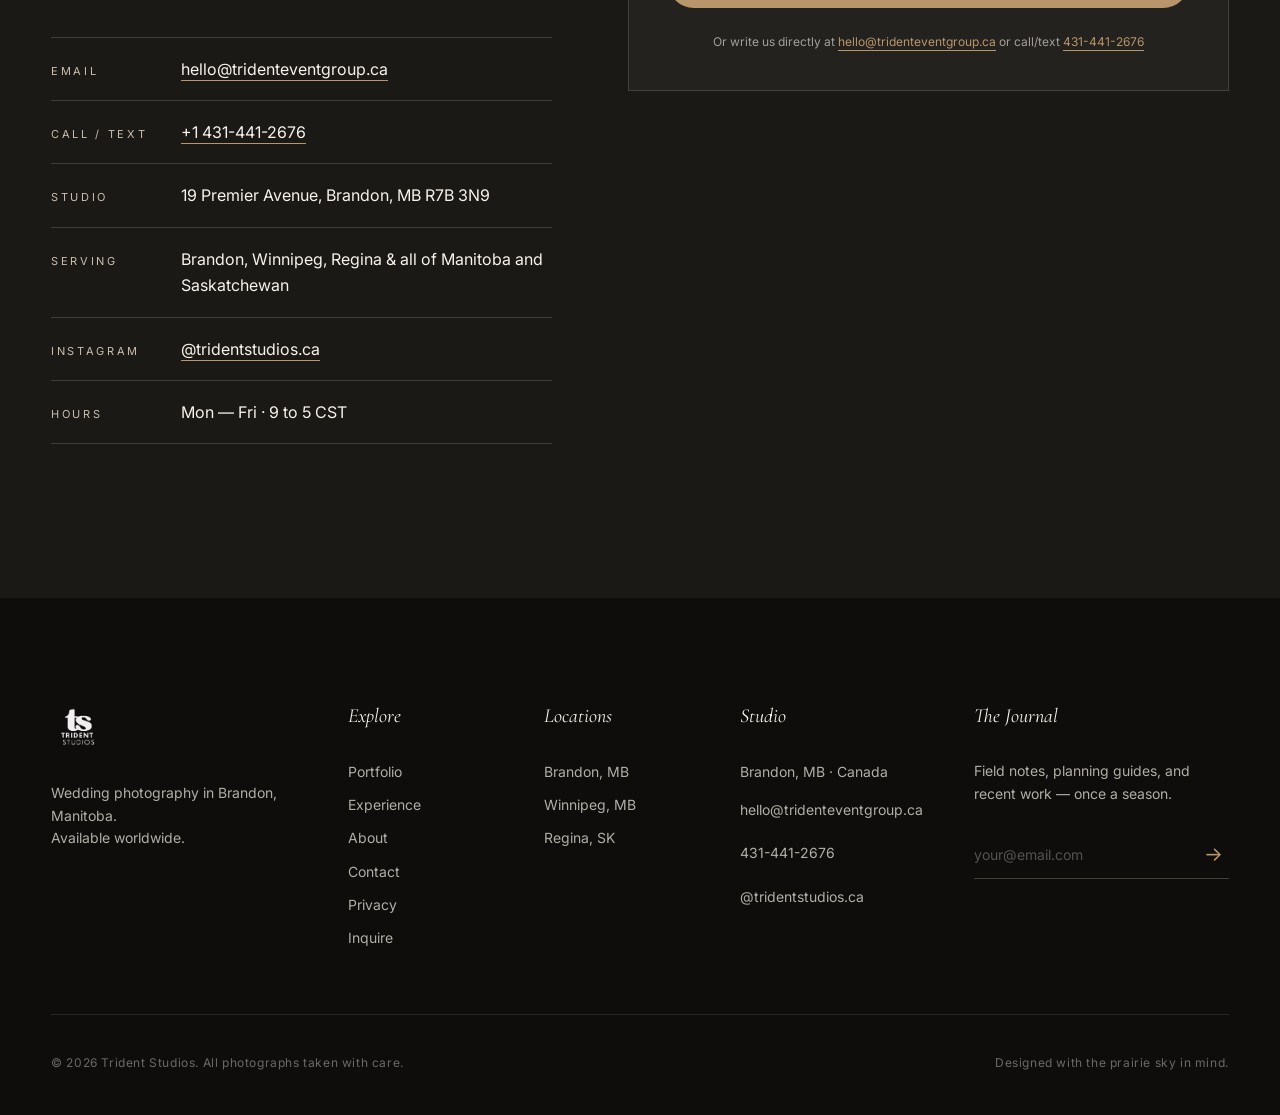
==== commit 0d141fdc: "SEO weekly 2026-11-02: hours FAQ (Brandon), second-photographer FAQ (Winnipeg), homepage owns "Tride" ====
--- a/about/index.html
+++ b/about/index.html
@@ -264,7 +264,7 @@
   <footer class="footer">
     <div class="container footer__grid">
       <div class="footer__brand">
-        <img src="/public/Logos/tridentStudiosLogo-light.png" alt="Trident Studios" />
+        <a href="/" class="footer__home"><img src="/public/Logos/tridentStudiosLogo-light.png" alt="Trident Studios" /></a>
         <p class="footer__tagline">Wedding photography in Brandon, Manitoba.<br />Available worldwide.</p>
       </div>
       <nav class="footer__col" aria-label="Footer navigation">
@@ -308,6 +308,7 @@
   <script src="/script.js"></script>
 
   <script defer src="/_vercel/insights/script.js"></script>
+<script src="/webmcp.js" data-brand="Trident Studios" data-inquiry="/inquiry/" defer></script>
 </body>
 
 </html>
--- a/styles.css
+++ b/styles.css
@@ -320,6 +320,18 @@
   letter-spacing: -0.02em;
   margin: 0;
 }
+.hero__brand {
+  display: block;
+  font-style: italic;
+  font-weight: 500;
+  font-size: clamp(24px, 2.4vw, 34px);
+  letter-spacing: 0.01em;
+  color: var(--always-cream);
+  margin: 0 0 14px;
+  opacity: 0;
+  animation: lineIn 1s var(--ease) 0.1s forwards;
+}
+.hero__tagline { display: block; }
 .hero__title .line {
   display: block;
   opacity: 0;
@@ -798,6 +810,7 @@
   gap: clamp(30px, 4vw, 56px);
 }
 .footer__brand { max-width: 300px; }
+.footer__home { display: inline-block; }
 .footer__brand img { height: 54px; width: auto; margin-bottom: 22px; opacity: 0.95; }
 .footer__tagline { line-height: 1.6; max-width: 280px; margin: 0; }
 .footer__col h3,
@@ -1089,3 +1102,95 @@
 @media (prefers-reduced-motion: reduce) {
   .lightbox, .lightbox__img { animation: none; }
 }
+
+/* ── CITY PAGES: answer, in-short list, packages table, venues, local notes ── */
+.city-answer { padding: clamp(72px, 9vw, 128px) 0 clamp(48px, 6vw, 80px); }
+.city-answer__grid { display: grid; grid-template-columns: 220px 1fr; gap: clamp(40px, 6vw, 100px); align-items: start; }
+.city-answer__lead {
+  font-family: var(--serif);
+  font-size: clamp(22px, 2.3vw, 29px);
+  line-height: 1.45;
+  color: var(--ink);
+  margin: 0 0 clamp(36px, 4vw, 52px);
+  max-width: 880px;
+}
+.city-answer__lead a, .city-prose a, .city-local__travel a, .city-table__note a, .faq__item p a, .contact__intro a {
+  border-bottom: 1px solid var(--gold);
+  padding-bottom: 1px;
+  transition: color 0.3s var(--ease);
+}
+.city-answer__lead a:hover, .city-prose a:hover, .city-table__note a:hover, .faq__item p a:hover { color: var(--gold-deep); }
+.city-short h2 { font-family: var(--serif); font-size: clamp(24px, 2.4vw, 30px); font-weight: 400; margin: 0 0 10px; }
+.city-short ul { list-style: none; margin: 0; padding: 0; max-width: 880px; }
+.city-short li {
+  display: grid;
+  grid-template-columns: 180px 1fr;
+  gap: 8px 28px;
+  padding: 15px 0;
+  border-top: 1px solid var(--line);
+  font-size: 16px;
+  line-height: 1.6;
+  color: var(--ink-soft);
+}
+.city-short li strong { color: var(--ink); font-weight: 500; }
+
+.city-packages { padding: calc(var(--section-y) - 30px) 0 var(--section-y); }
+.city-packages .h-display { max-width: 820px; margin: 0 0 18px; }
+.city-packages__intro { max-width: 700px; color: var(--ink-soft); font-size: 17px; line-height: 1.7; margin: 0 0 clamp(36px, 4vw, 56px); }
+.city-table-wrap { overflow-x: auto; -webkit-overflow-scrolling: touch; }
+.city-table { width: 100%; min-width: 720px; border-collapse: collapse; font-size: 15px; line-height: 1.6; }
+.city-table th, .city-table td { text-align: left; vertical-align: top; padding: 20px 24px 20px 0; border-bottom: 1px solid var(--line); }
+.city-table thead th {
+  font-size: 12px;
+  letter-spacing: 0.12em;
+  text-transform: uppercase;
+  color: var(--taupe);
+  font-weight: 500;
+  padding-top: 0;
+  border-bottom: 1px solid var(--ink);
+}
+.city-table tbody th { font-family: var(--serif); font-size: 23px; font-weight: 400; color: var(--ink); width: 21%; line-height: 1.25; }
+.city-table td { color: var(--ink-soft); }
+.city-table td:last-child { color: var(--ink); white-space: nowrap; }
+.city-table__note { margin: 26px 0 0; max-width: 720px; font-size: 15px; color: var(--ink-soft); line-height: 1.7; }
+
+.city-venues { padding: var(--section-y) 0; background: var(--paper); border-top: 1px solid var(--line); border-bottom: 1px solid var(--line); }
+.city-venues .h-display { max-width: 860px; margin: 0 0 clamp(44px, 6vw, 80px); }
+.venue-lead { display: grid; grid-template-columns: 7fr 5fr; gap: clamp(32px, 5vw, 84px); align-items: end; margin: 0 0 clamp(64px, 8vw, 112px); }
+.venue-lead img { width: 100%; aspect-ratio: 3 / 2; object-fit: cover; }
+.venue-lead--portrait img { aspect-ratio: 4 / 5; object-position: 50% 40%; }
+.venue h3 { font-family: var(--serif); font-size: clamp(26px, 2.7vw, 36px); font-weight: 400; margin: 0 0 6px; letter-spacing: -0.01em; }
+.venue__where { display: block; font-size: 14px; color: var(--taupe); margin: 0 0 18px; }
+.venue p { color: var(--ink-soft); font-size: 16px; line-height: 1.75; margin: 0 0 14px; max-width: 560px; }
+.venue-row { display: grid; grid-template-columns: 340px 1fr; gap: clamp(28px, 4vw, 64px); align-items: start; padding: clamp(32px, 4vw, 48px) 0; border-top: 1px solid var(--line); }
+.venue-row--flip { grid-template-columns: 1fr 260px; }
+.venue-row--flip figure { order: 2; }
+.venue-row figure { margin: 0; }
+.venue-row img { width: 100%; aspect-ratio: 4 / 3; object-fit: cover; }
+.venue-row--flip img { aspect-ratio: 3 / 4; }
+.venue-also { margin: clamp(40px, 5vw, 64px) 0 0; padding-top: clamp(32px, 4vw, 48px); border-top: 1px solid var(--line); max-width: 860px; }
+.venue-also h3 { font-family: var(--serif); font-size: clamp(24px, 2.4vw, 30px); font-weight: 400; margin: 0 0 14px; }
+.venue-also p { color: var(--ink-soft); font-size: 16px; line-height: 1.75; margin: 0 0 14px; }
+
+.city-local { padding: var(--section-y) 0 calc(var(--section-y) - 20px); }
+.city-local__grid { display: grid; grid-template-columns: 7fr 4fr; gap: clamp(40px, 7vw, 120px); align-items: start; }
+.city-local .h-display { margin: 0 0 28px; }
+.city-prose p { color: var(--ink-soft); font-size: 17px; line-height: 1.75; margin: 0 0 18px; max-width: 680px; }
+.city-local__travel { padding-top: 10px; }
+.city-local__travel h3 { font-family: var(--serif); font-size: clamp(24px, 2.4vw, 30px); font-weight: 400; margin: 0 0 8px; }
+.city-local__travel > p { color: var(--ink-soft); font-size: 15px; line-height: 1.7; margin: 0 0 20px; }
+.travel { margin: 0; }
+.travel div { display: flex; justify-content: space-between; gap: 20px; padding: 13px 0; border-bottom: 1px solid var(--line); font-size: 16px; }
+.travel dt { color: var(--ink); }
+.travel dd { margin: 0; color: var(--ink-soft); font-variant-numeric: tabular-nums; text-align: right; }
+
+@media (max-width: 980px) {
+  .city-answer__grid, .venue-lead, .venue-row, .venue-row--flip, .city-local__grid { grid-template-columns: 1fr; }
+  .venue-row--flip figure { order: 0; }
+  .venue-row--flip img { aspect-ratio: 4 / 3; }
+  .city-short li { grid-template-columns: 1fr; gap: 2px; }
+}
+.visually-hidden { position: absolute !important; width: 1px; height: 1px; padding: 0; margin: -1px; overflow: hidden; clip: rect(0 0 0 0); white-space: nowrap; border: 0; }
+.intro__body .muted + .muted { margin-top: 16px; }
+.intro__body .muted a { border-bottom: 1px solid var(--gold); padding-bottom: 1px; }
+.intro__body .muted a:hover { color: var(--gold-deep); }
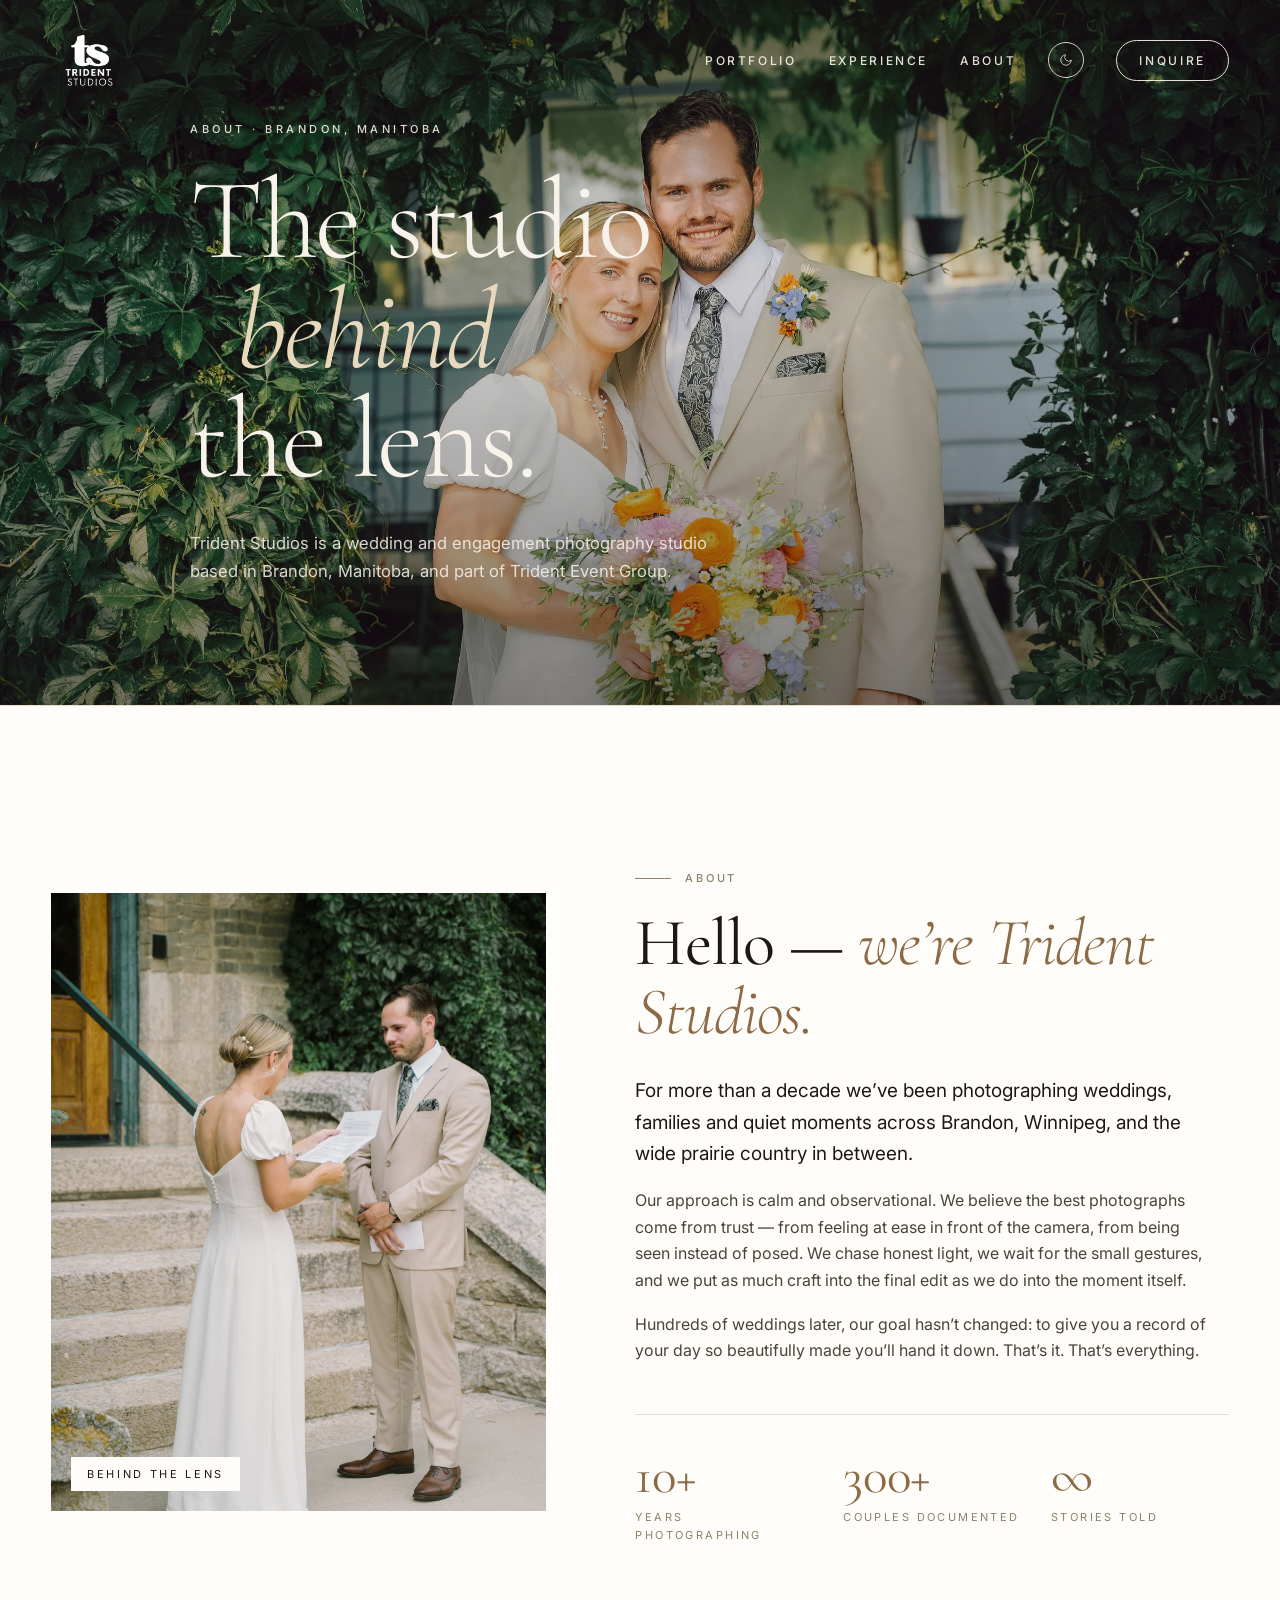
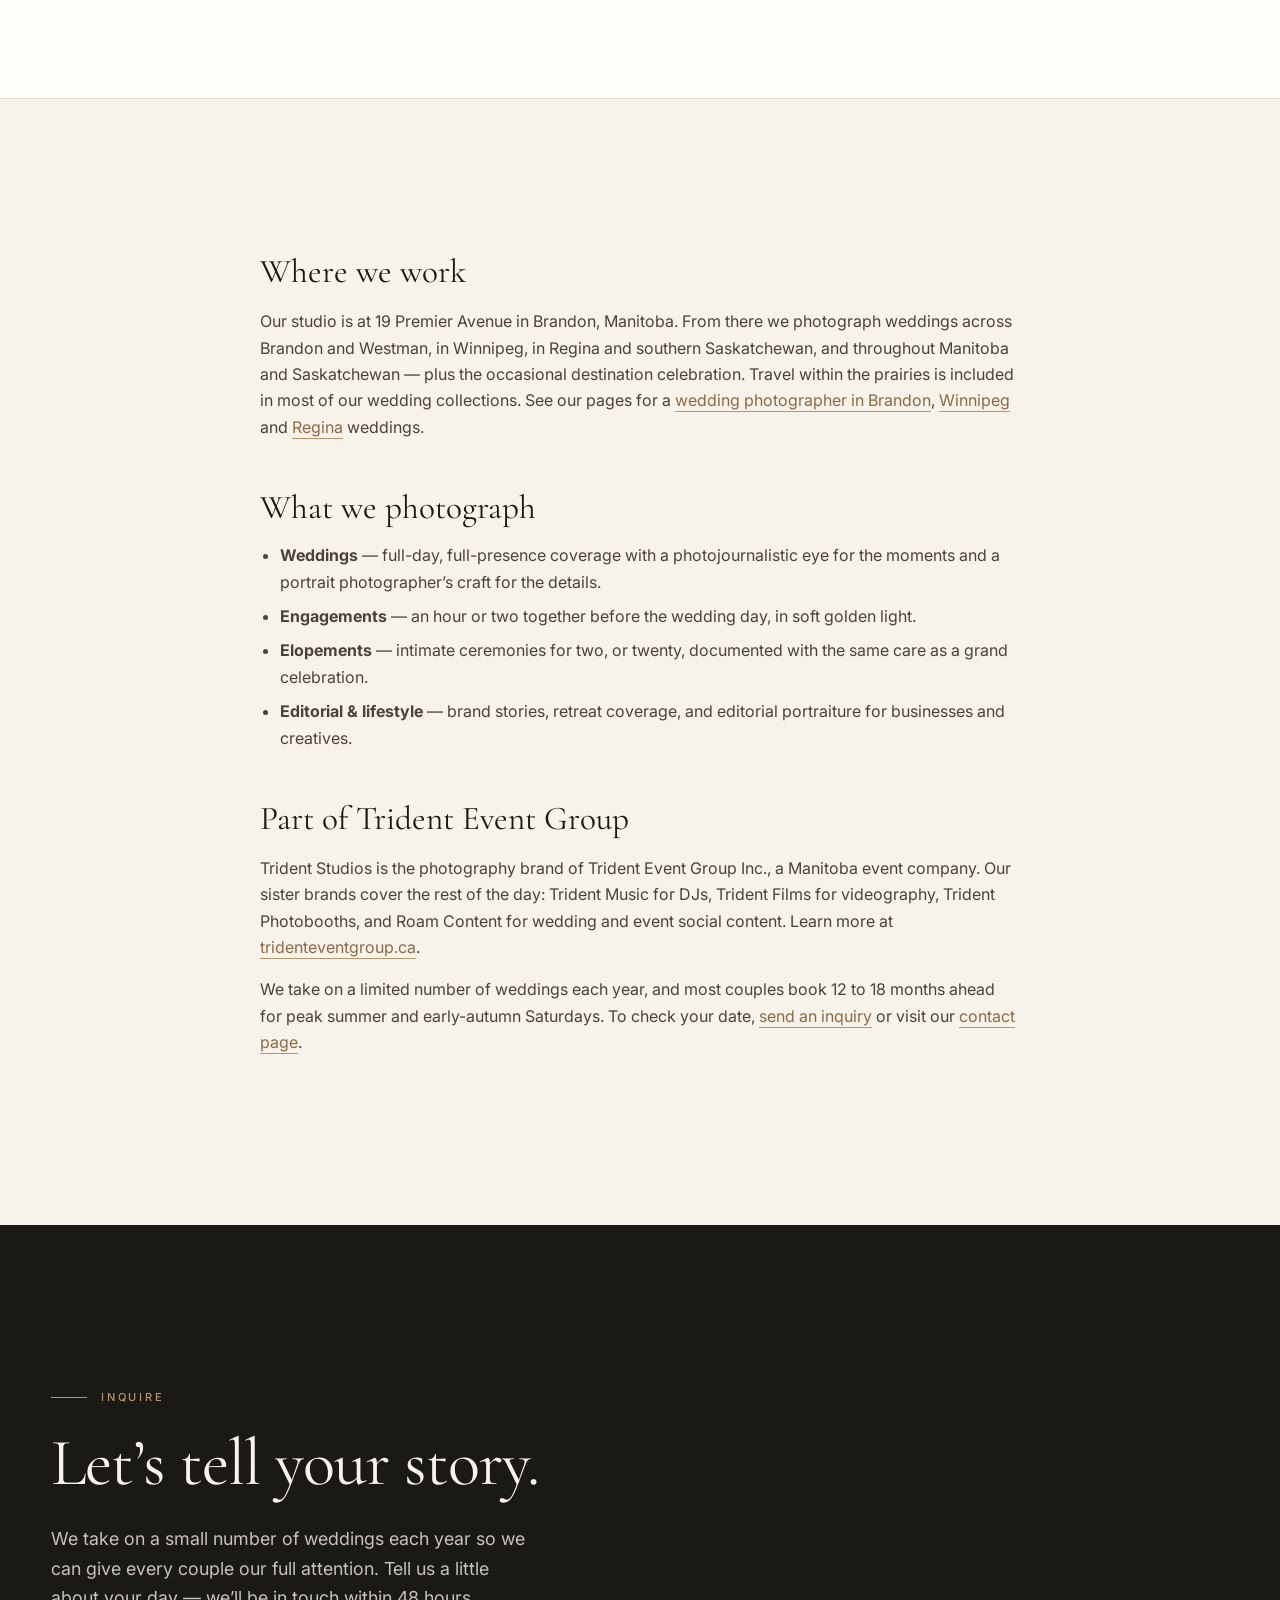
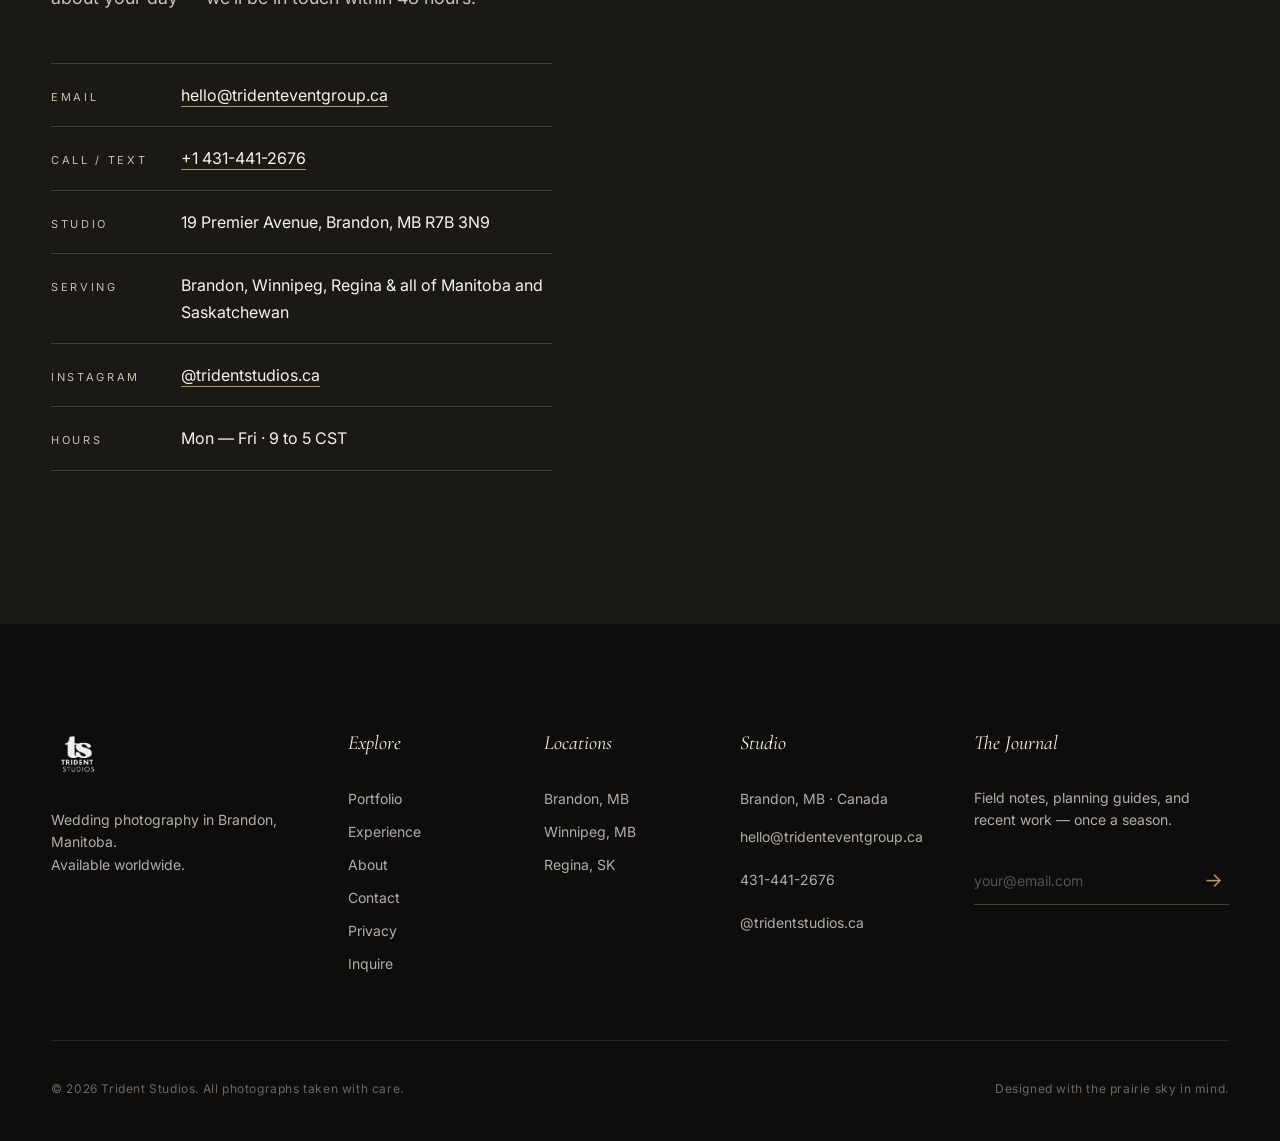
==== commit b2d93995: "SEO weekly 2026-11-09: timeline FAQ (Brandon), cold-weather photo spots FAQ (Winnipeg), "wedding pho" ====
--- a/about/index.html
+++ b/about/index.html
@@ -12,7 +12,7 @@
     gtag('js', new Date());
     gtag('config', 'G-PS0XZJ48X1');
   </script>
-  <title>About | Trident Studios — Wedding Photography in Brandon, MB</title>
+  <title>About Trident Studios | Wedding Photographer in Brandon, MB</title>
   <meta name="description" content="Trident Studios is a Brandon, Manitoba wedding and engagement photography studio serving Winnipeg, Regina, and all of Manitoba and Saskatchewan. Part of Trident Event Group." />
   <meta name="robots" content="index, follow, max-image-preview:large" />
   <meta name="author" content="Trident Studios" />
@@ -22,7 +22,7 @@
   <!-- Open Graph -->
   <meta property="og:type" content="website" />
   <meta property="og:site_name" content="Trident Studios" />
-  <meta property="og:title" content="About | Trident Studios — Wedding Photography in Brandon, MB" />
+  <meta property="og:title" content="About Trident Studios | Wedding Photographer in Brandon, MB" />
   <meta property="og:description" content="Trident Studios is a Brandon, Manitoba wedding and engagement photography studio serving Winnipeg, Regina, and all of Manitoba and Saskatchewan. Part of Trident Event Group." />
   <meta property="og:url" content="https://www.tridentstudios.ca/about/" />
   <meta property="og:locale" content="en_CA" />
@@ -30,7 +30,7 @@
 
   <!-- Twitter -->
   <meta name="twitter:card" content="summary_large_image" />
-  <meta name="twitter:title" content="About | Trident Studios — Wedding Photography in Brandon, MB" />
+  <meta name="twitter:title" content="About Trident Studios | Wedding Photographer in Brandon, MB" />
   <meta name="twitter:description" content="Trident Studios is a Brandon, Manitoba wedding and engagement photography studio serving Winnipeg, Regina, and all of Manitoba and Saskatchewan. Part of Trident Event Group." />
   <meta name="twitter:image" content="https://www.tridentstudios.ca/public/Weddings/Shelby%20%26%20Jaydan/Shelby%26Jaydan-2.jpg" />
 
@@ -202,7 +202,7 @@
       <p>Our studio is at 19 Premier Avenue in Brandon, Manitoba. From there we photograph weddings across Brandon and
         Westman, in Winnipeg, in Regina and southern Saskatchewan, and throughout Manitoba and Saskatchewan &mdash; plus the
         occasional destination celebration. Travel within the prairies is included in most of our wedding collections.
-        See our pages for <a href="/brandon/">Brandon</a>, <a href="/winnipeg/">Winnipeg</a> and
+        See our pages for a <a href="/brandon/">wedding photographer in Brandon</a>, <a href="/winnipeg/">Winnipeg</a> and
         <a href="/regina/">Regina</a> weddings.</p>
 
       <h2>What we photograph</h2>
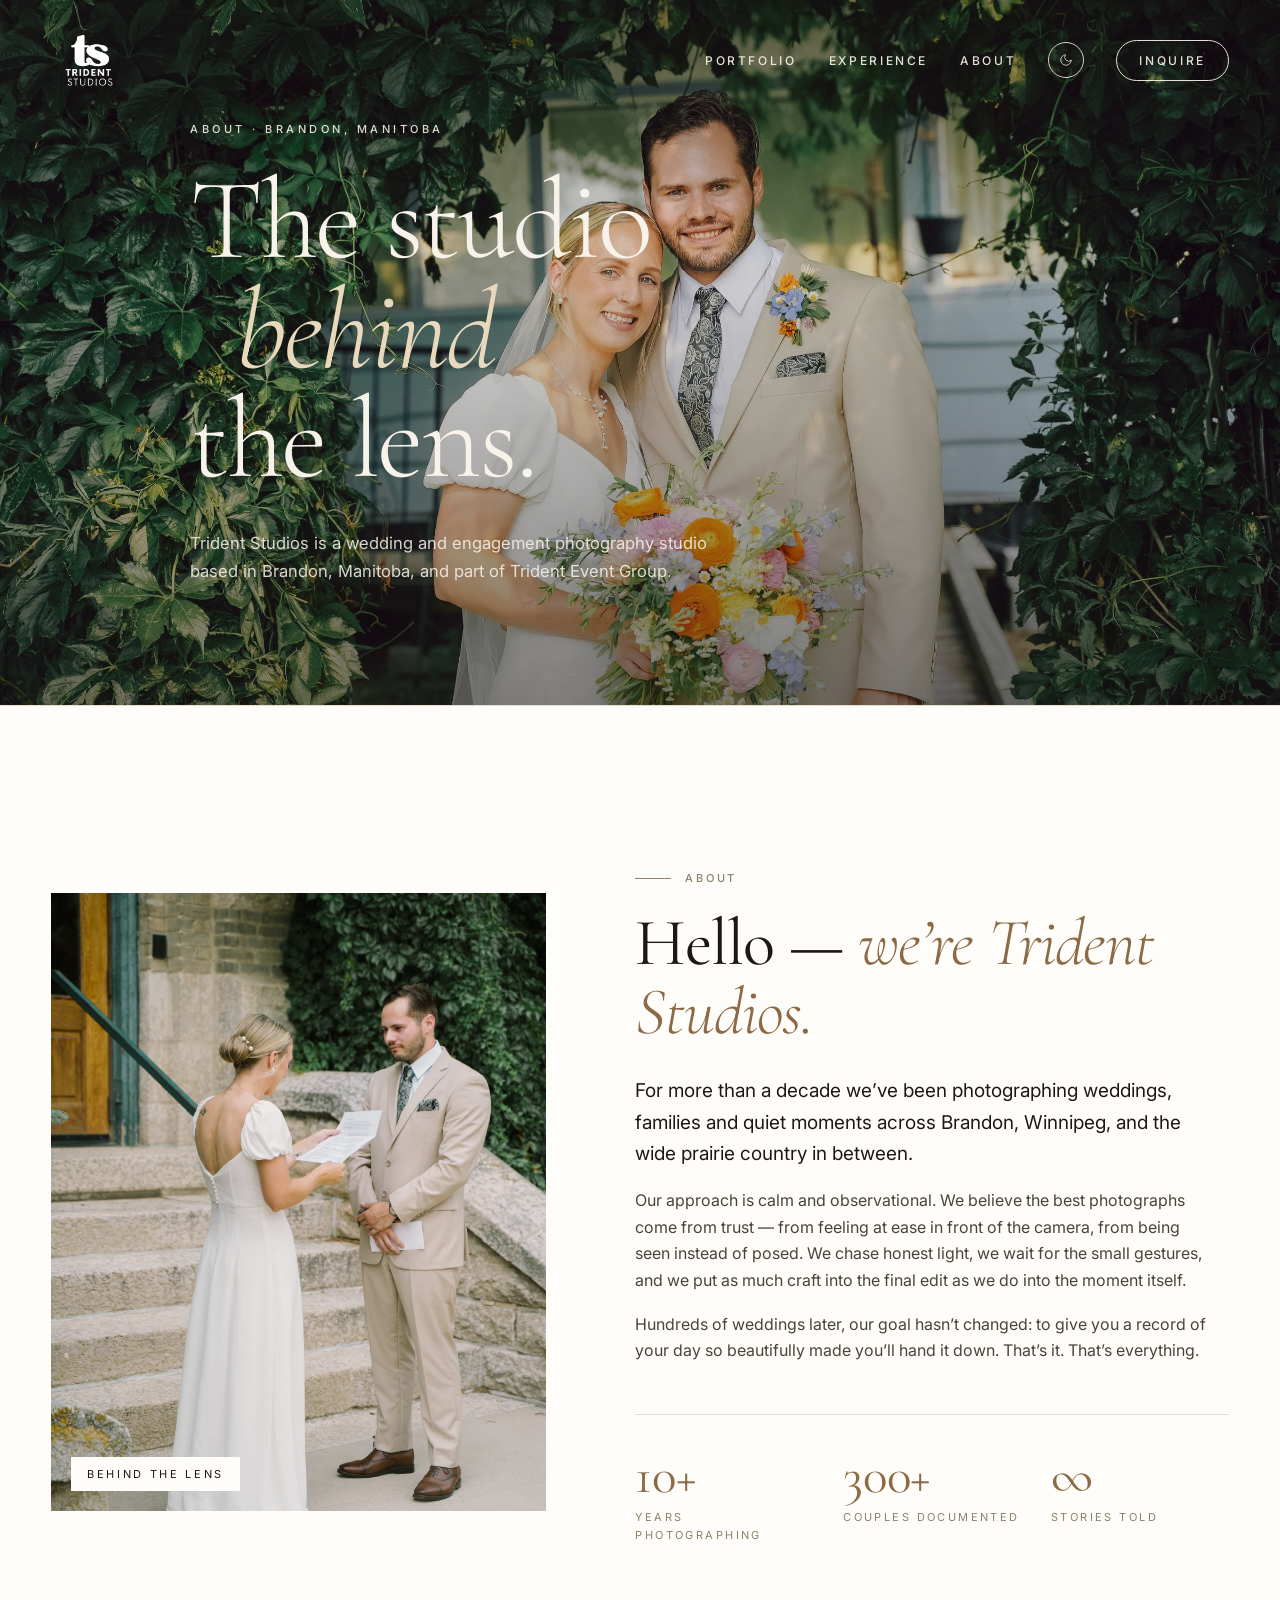
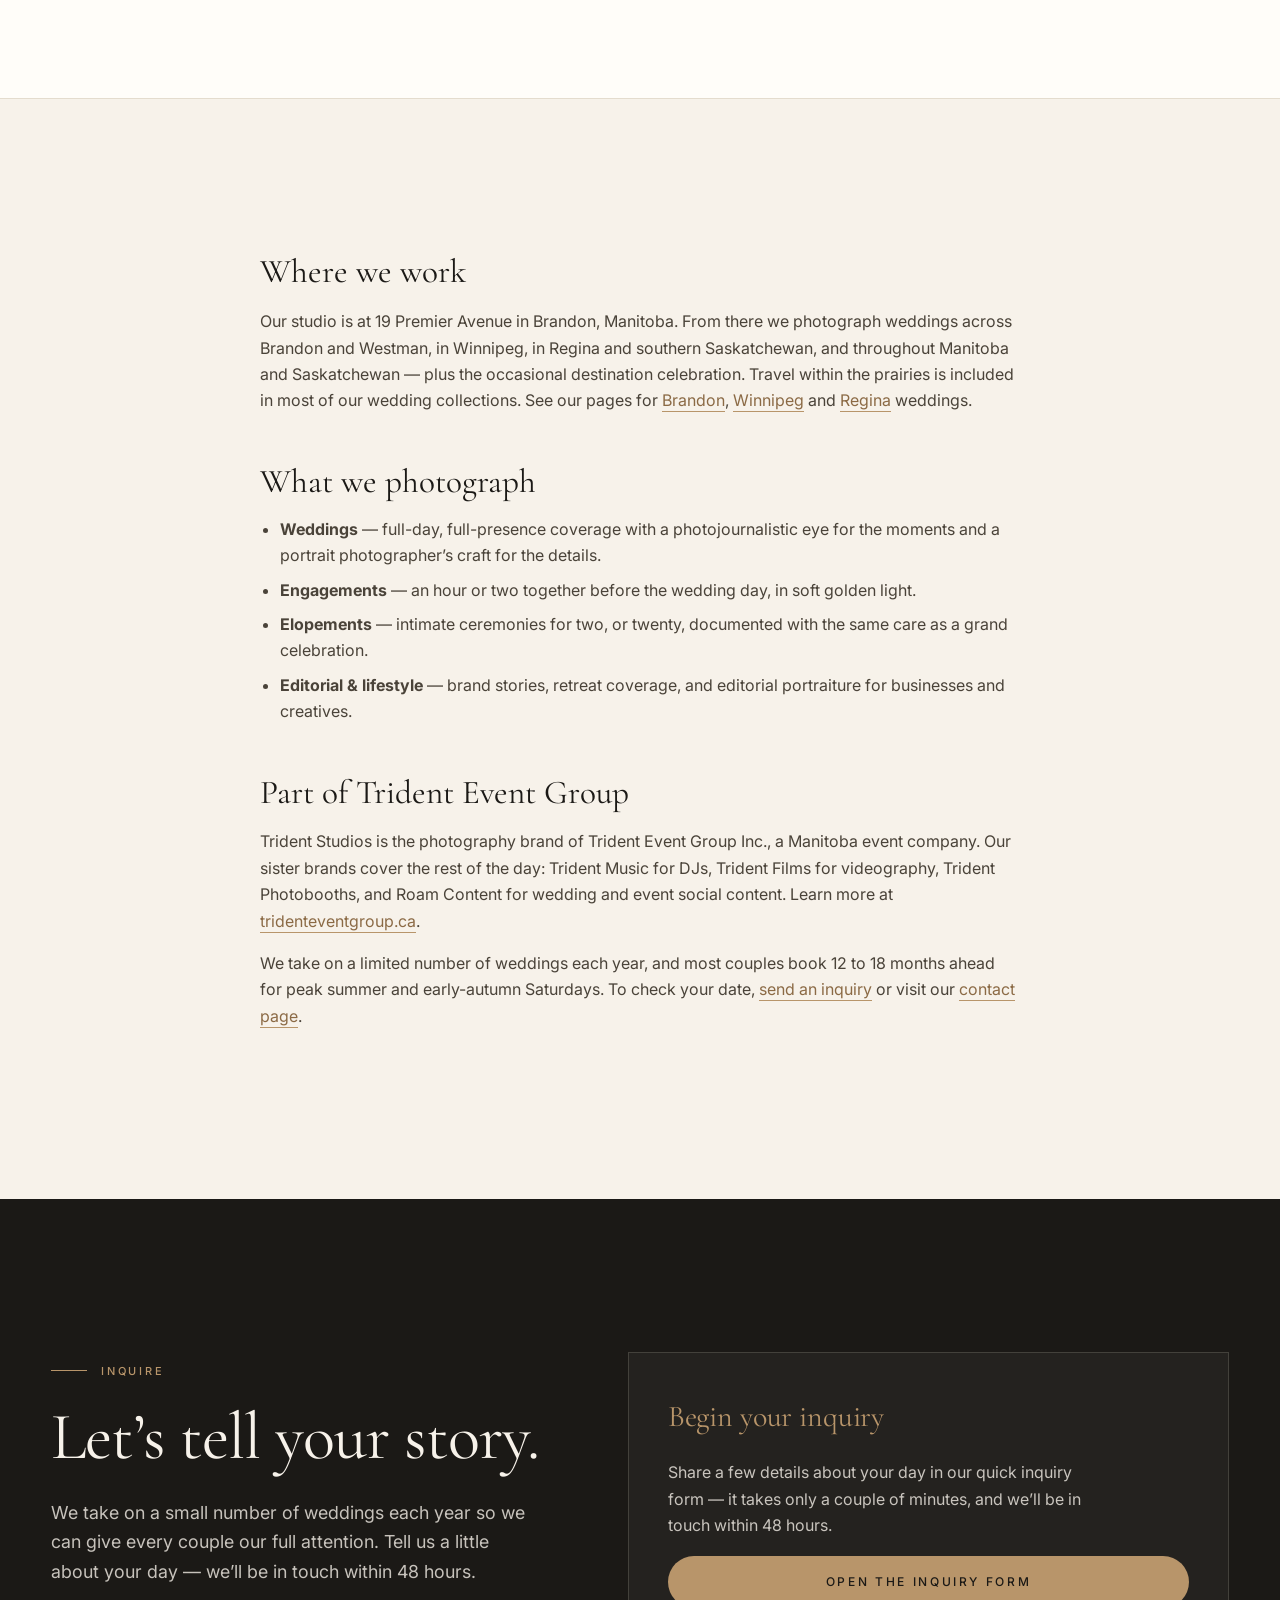
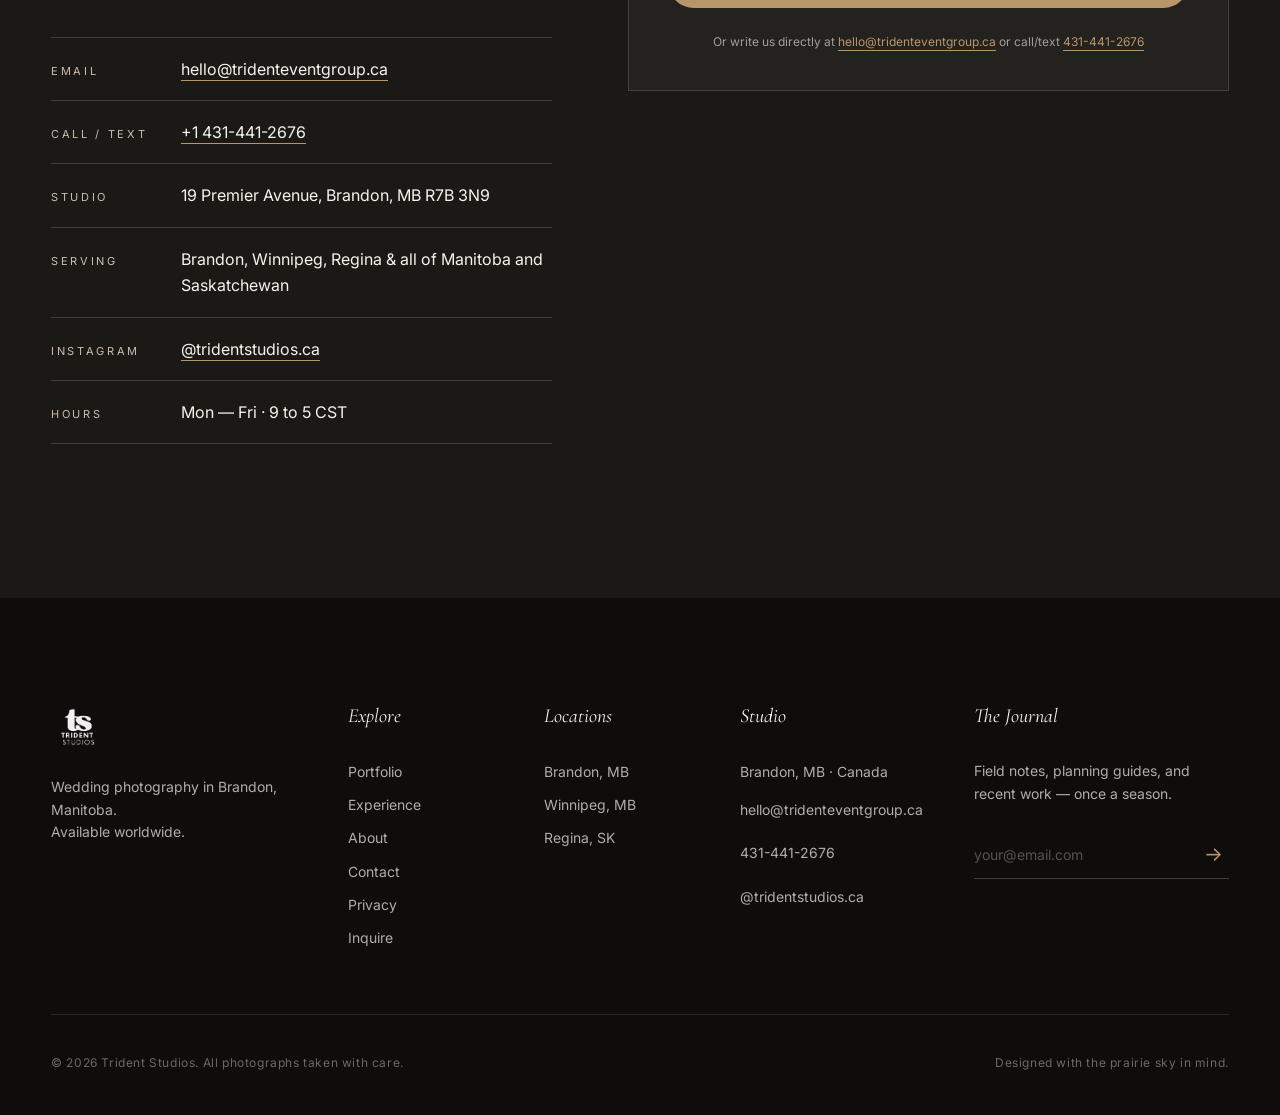
==== commit 8fcd05ac: "Lead tracking: GA4 key events for inquiry clicks and form submissions + remarketing disclosure - /le" ====
--- a/about/index.html
+++ b/about/index.html
@@ -12,7 +12,8 @@
     gtag('js', new Date());
     gtag('config', 'G-PS0XZJ48X1');
   </script>
-  <title>About Trident Studios | Wedding Photographer in Brandon, MB</title>
+  <script src="/lead-tracking.js" defer></script>
+  <title>About | Trident Studios — Wedding Photography in Brandon, MB</title>
   <meta name="description" content="Trident Studios is a Brandon, Manitoba wedding and engagement photography studio serving Winnipeg, Regina, and all of Manitoba and Saskatchewan. Part of Trident Event Group." />
   <meta name="robots" content="index, follow, max-image-preview:large" />
   <meta name="author" content="Trident Studios" />
@@ -22,7 +23,7 @@
   <!-- Open Graph -->
   <meta property="og:type" content="website" />
   <meta property="og:site_name" content="Trident Studios" />
-  <meta property="og:title" content="About Trident Studios | Wedding Photographer in Brandon, MB" />
+  <meta property="og:title" content="About | Trident Studios — Wedding Photography in Brandon, MB" />
   <meta property="og:description" content="Trident Studios is a Brandon, Manitoba wedding and engagement photography studio serving Winnipeg, Regina, and all of Manitoba and Saskatchewan. Part of Trident Event Group." />
   <meta property="og:url" content="https://www.tridentstudios.ca/about/" />
   <meta property="og:locale" content="en_CA" />
@@ -30,7 +31,7 @@
 
   <!-- Twitter -->
   <meta name="twitter:card" content="summary_large_image" />
-  <meta name="twitter:title" content="About Trident Studios | Wedding Photographer in Brandon, MB" />
+  <meta name="twitter:title" content="About | Trident Studios — Wedding Photography in Brandon, MB" />
   <meta name="twitter:description" content="Trident Studios is a Brandon, Manitoba wedding and engagement photography studio serving Winnipeg, Regina, and all of Manitoba and Saskatchewan. Part of Trident Event Group." />
   <meta name="twitter:image" content="https://www.tridentstudios.ca/public/Weddings/Shelby%20%26%20Jaydan/Shelby%26Jaydan-2.jpg" />
 
@@ -202,7 +203,7 @@
       <p>Our studio is at 19 Premier Avenue in Brandon, Manitoba. From there we photograph weddings across Brandon and
         Westman, in Winnipeg, in Regina and southern Saskatchewan, and throughout Manitoba and Saskatchewan &mdash; plus the
         occasional destination celebration. Travel within the prairies is included in most of our wedding collections.
-        See our pages for a <a href="/brandon/">wedding photographer in Brandon</a>, <a href="/winnipeg/">Winnipeg</a> and
+        See our pages for <a href="/brandon/">Brandon</a>, <a href="/winnipeg/">Winnipeg</a> and
         <a href="/regina/">Regina</a> weddings.</p>
 
       <h2>What we photograph</h2>
@@ -264,7 +265,7 @@
   <footer class="footer">
     <div class="container footer__grid">
       <div class="footer__brand">
-        <a href="/" class="footer__home"><img src="/public/Logos/tridentStudiosLogo-light.png" alt="Trident Studios" /></a>
+        <img src="/public/Logos/tridentStudiosLogo-light.png" alt="Trident Studios" />
         <p class="footer__tagline">Wedding photography in Brandon, Manitoba.<br />Available worldwide.</p>
       </div>
       <nav class="footer__col" aria-label="Footer navigation">
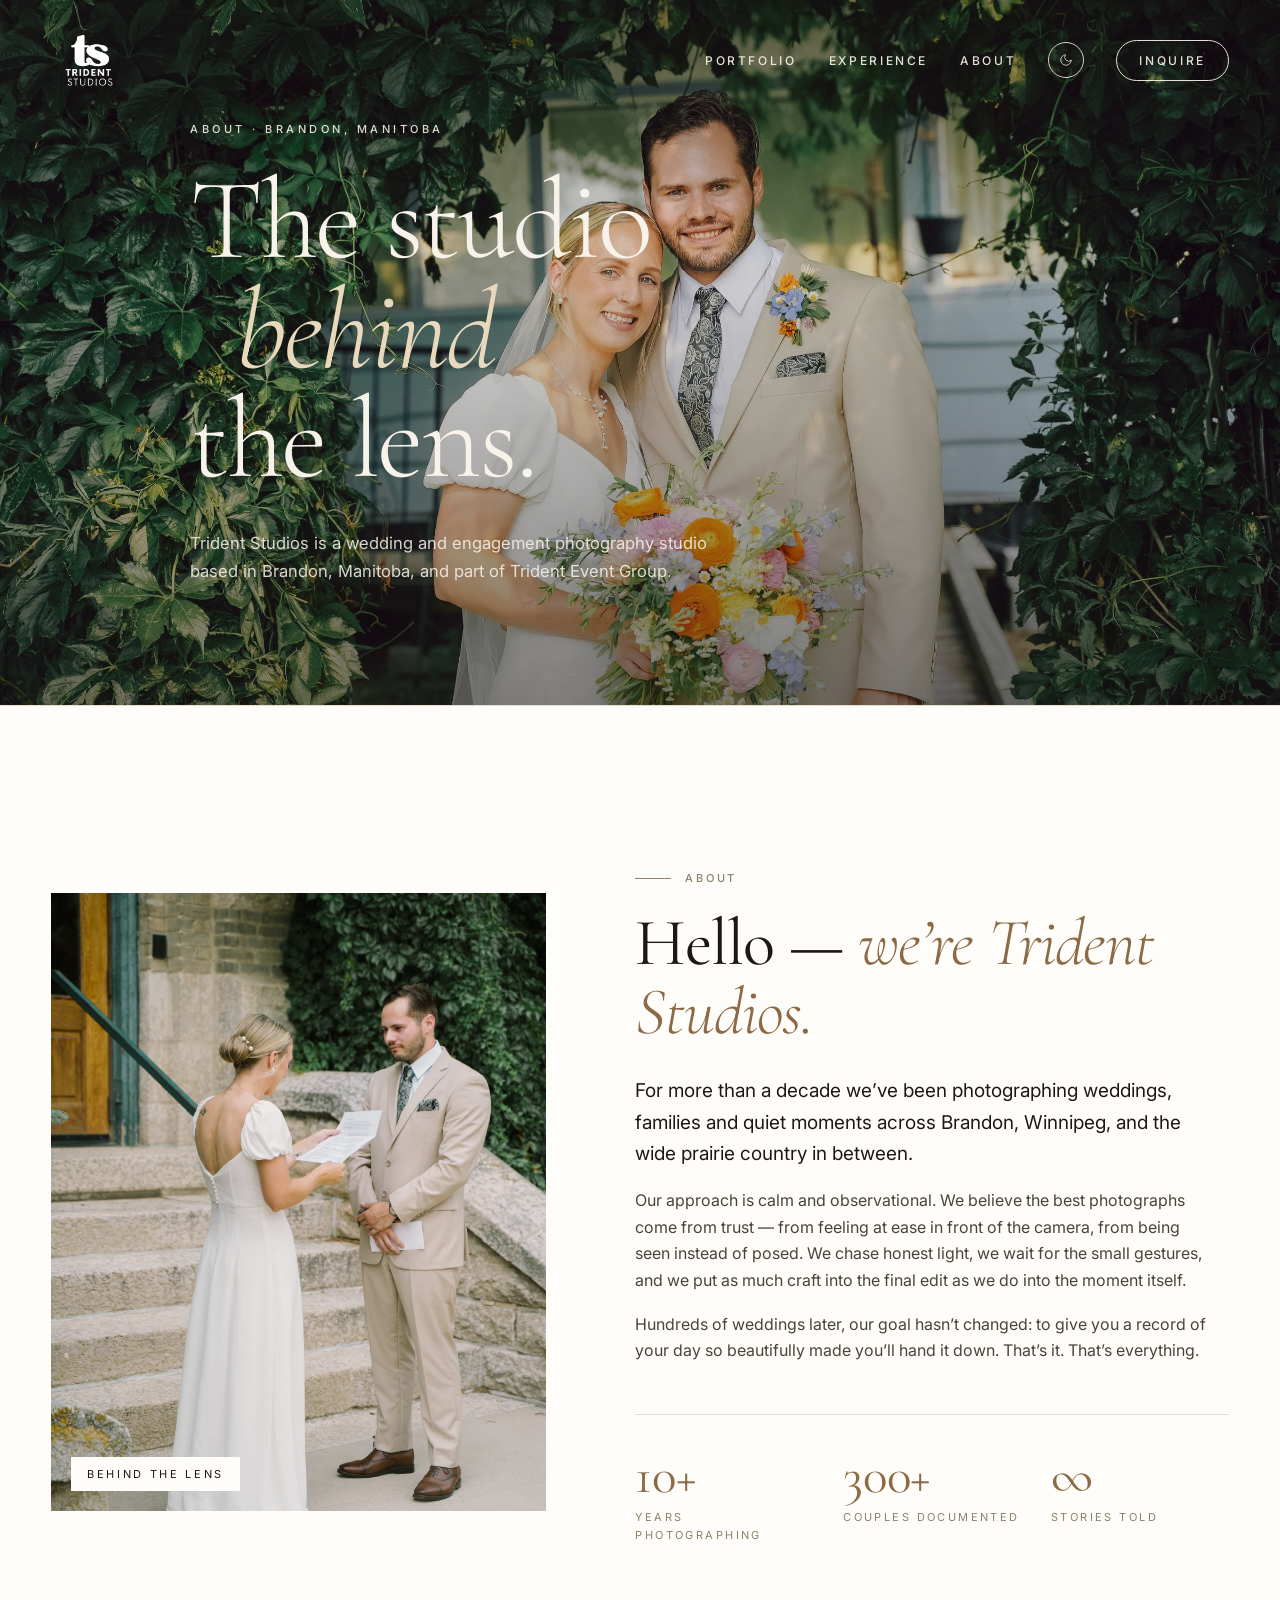
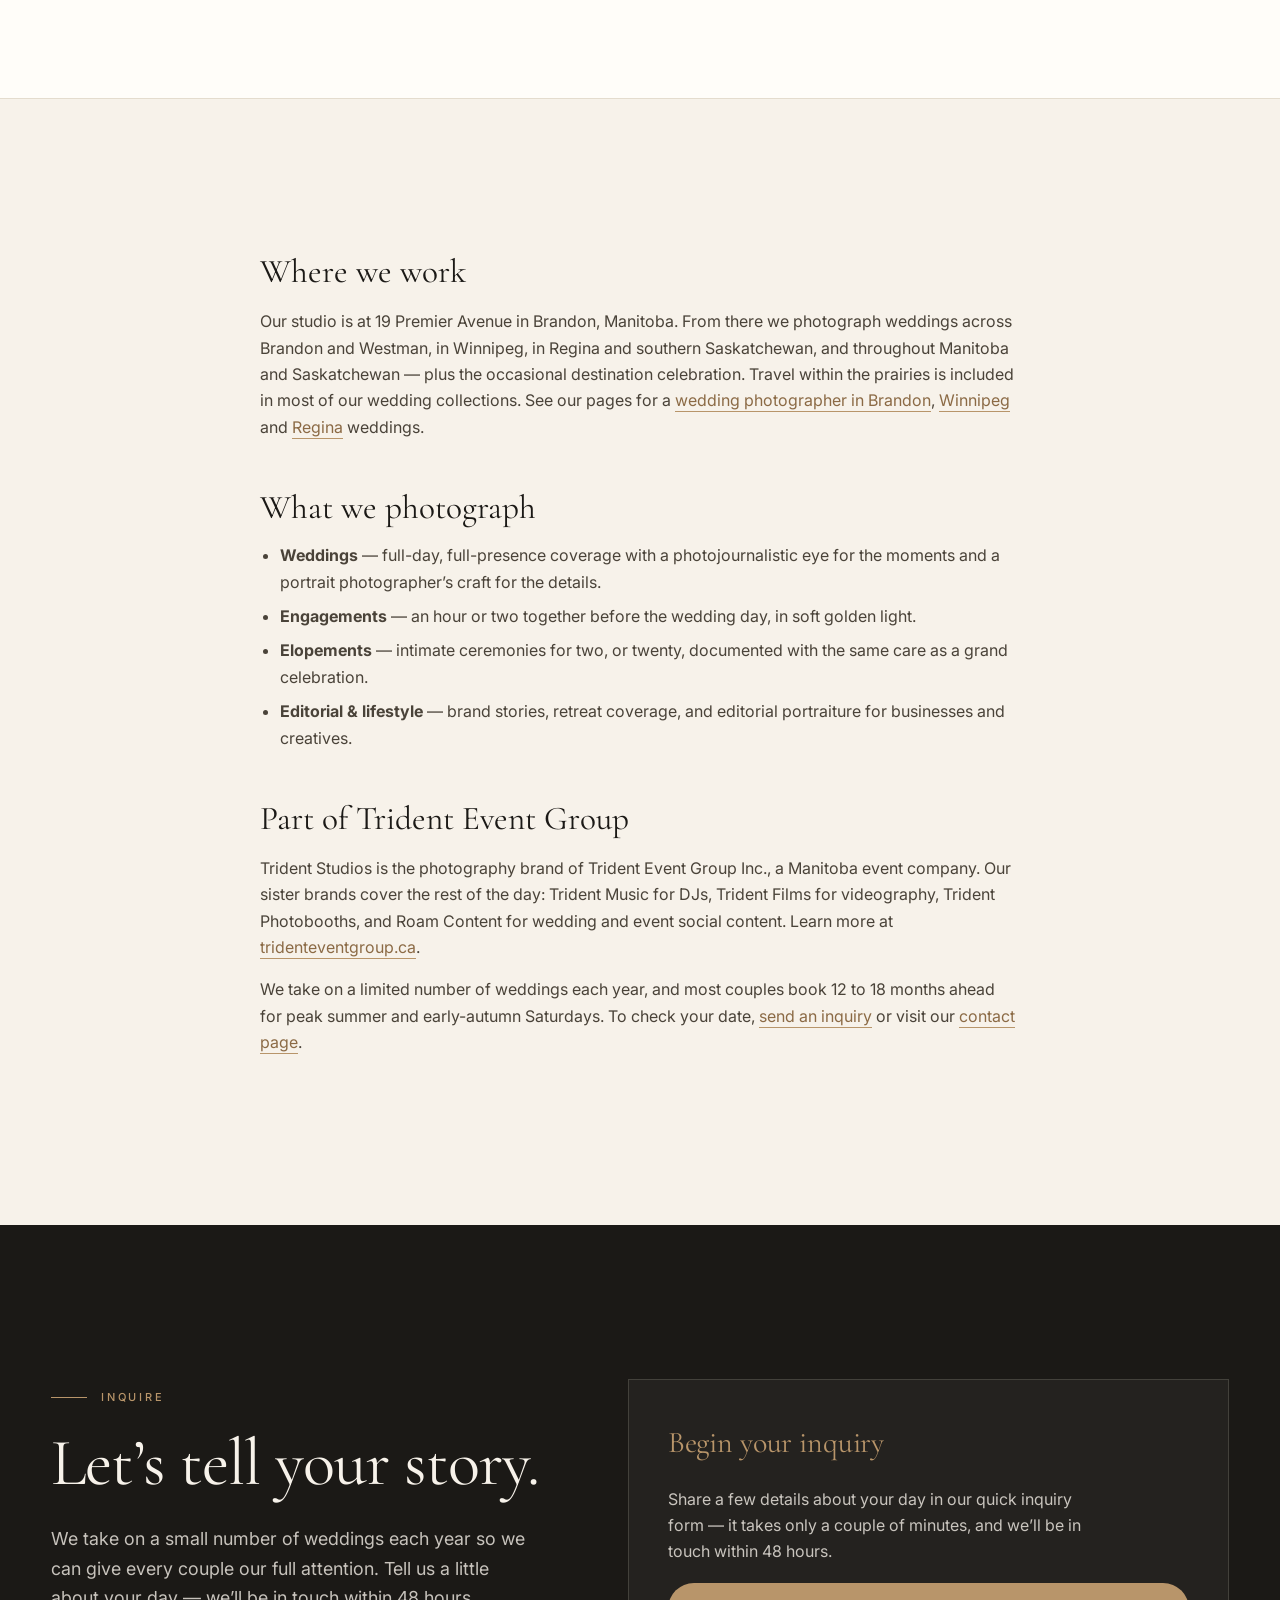
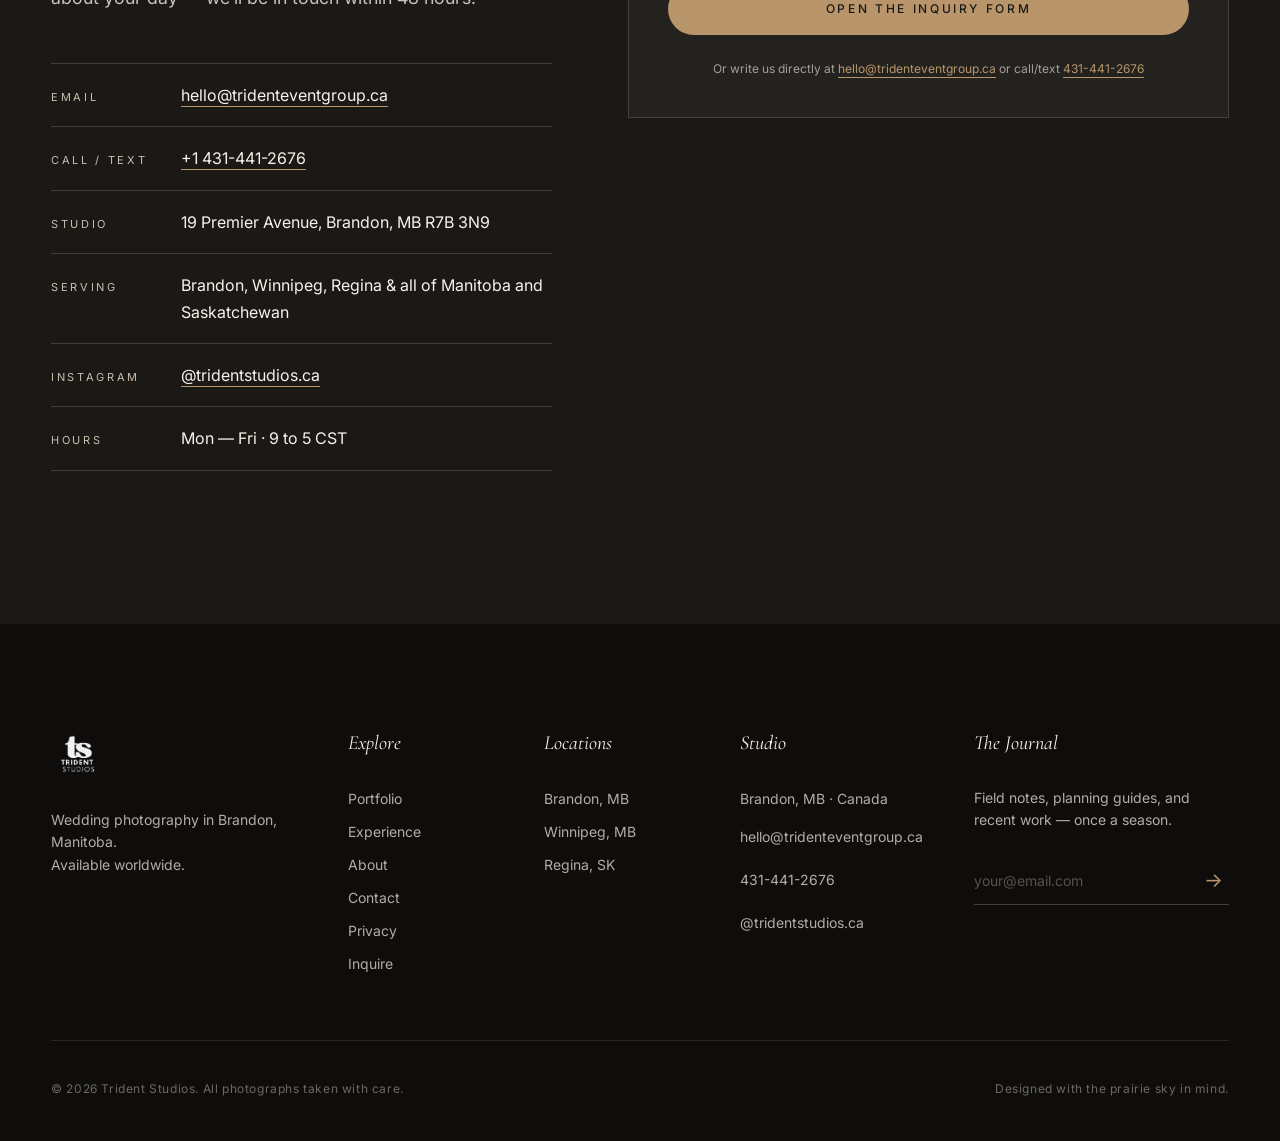
==== commit f3b000e7: "Merge origin/main (lead tracking, Meta Pixel) into seo/weekly-2026-11-16 # Conflicts: #	about/index." ====
--- a/about/index.html
+++ b/about/index.html
@@ -12,8 +12,8 @@
     gtag('js', new Date());
     gtag('config', 'G-PS0XZJ48X1');
   </script>
-  <script src="/lead-tracking.js" defer></script>
-  <title>About | Trident Studios — Wedding Photography in Brandon, MB</title>
+  <script src="/lead-tracking.js" data-meta-pixel="1635440718048476" defer></script>
+  <title>About Trident Studios | Wedding Photographer in Brandon, MB</title>
   <meta name="description" content="Trident Studios is a Brandon, Manitoba wedding and engagement photography studio serving Winnipeg, Regina, and all of Manitoba and Saskatchewan. Part of Trident Event Group." />
   <meta name="robots" content="index, follow, max-image-preview:large" />
   <meta name="author" content="Trident Studios" />
@@ -23,7 +23,7 @@
   <!-- Open Graph -->
   <meta property="og:type" content="website" />
   <meta property="og:site_name" content="Trident Studios" />
-  <meta property="og:title" content="About | Trident Studios — Wedding Photography in Brandon, MB" />
+  <meta property="og:title" content="About Trident Studios | Wedding Photographer in Brandon, MB" />
   <meta property="og:description" content="Trident Studios is a Brandon, Manitoba wedding and engagement photography studio serving Winnipeg, Regina, and all of Manitoba and Saskatchewan. Part of Trident Event Group." />
   <meta property="og:url" content="https://www.tridentstudios.ca/about/" />
   <meta property="og:locale" content="en_CA" />
@@ -31,7 +31,7 @@
 
   <!-- Twitter -->
   <meta name="twitter:card" content="summary_large_image" />
-  <meta name="twitter:title" content="About | Trident Studios — Wedding Photography in Brandon, MB" />
+  <meta name="twitter:title" content="About Trident Studios | Wedding Photographer in Brandon, MB" />
   <meta name="twitter:description" content="Trident Studios is a Brandon, Manitoba wedding and engagement photography studio serving Winnipeg, Regina, and all of Manitoba and Saskatchewan. Part of Trident Event Group." />
   <meta name="twitter:image" content="https://www.tridentstudios.ca/public/Weddings/Shelby%20%26%20Jaydan/Shelby%26Jaydan-2.jpg" />
 
@@ -203,7 +203,7 @@
       <p>Our studio is at 19 Premier Avenue in Brandon, Manitoba. From there we photograph weddings across Brandon and
         Westman, in Winnipeg, in Regina and southern Saskatchewan, and throughout Manitoba and Saskatchewan &mdash; plus the
         occasional destination celebration. Travel within the prairies is included in most of our wedding collections.
-        See our pages for <a href="/brandon/">Brandon</a>, <a href="/winnipeg/">Winnipeg</a> and
+        See our pages for a <a href="/brandon/">wedding photographer in Brandon</a>, <a href="/winnipeg/">Winnipeg</a> and
         <a href="/regina/">Regina</a> weddings.</p>
 
       <h2>What we photograph</h2>
@@ -265,7 +265,7 @@
   <footer class="footer">
     <div class="container footer__grid">
       <div class="footer__brand">
-        <img src="/public/Logos/tridentStudiosLogo-light.png" alt="Trident Studios" />
+        <a href="/" class="footer__home"><img src="/public/Logos/tridentStudiosLogo-light.png" alt="Trident Studios" /></a>
         <p class="footer__tagline">Wedding photography in Brandon, Manitoba.<br />Available worldwide.</p>
       </div>
       <nav class="footer__col" aria-label="Footer navigation">
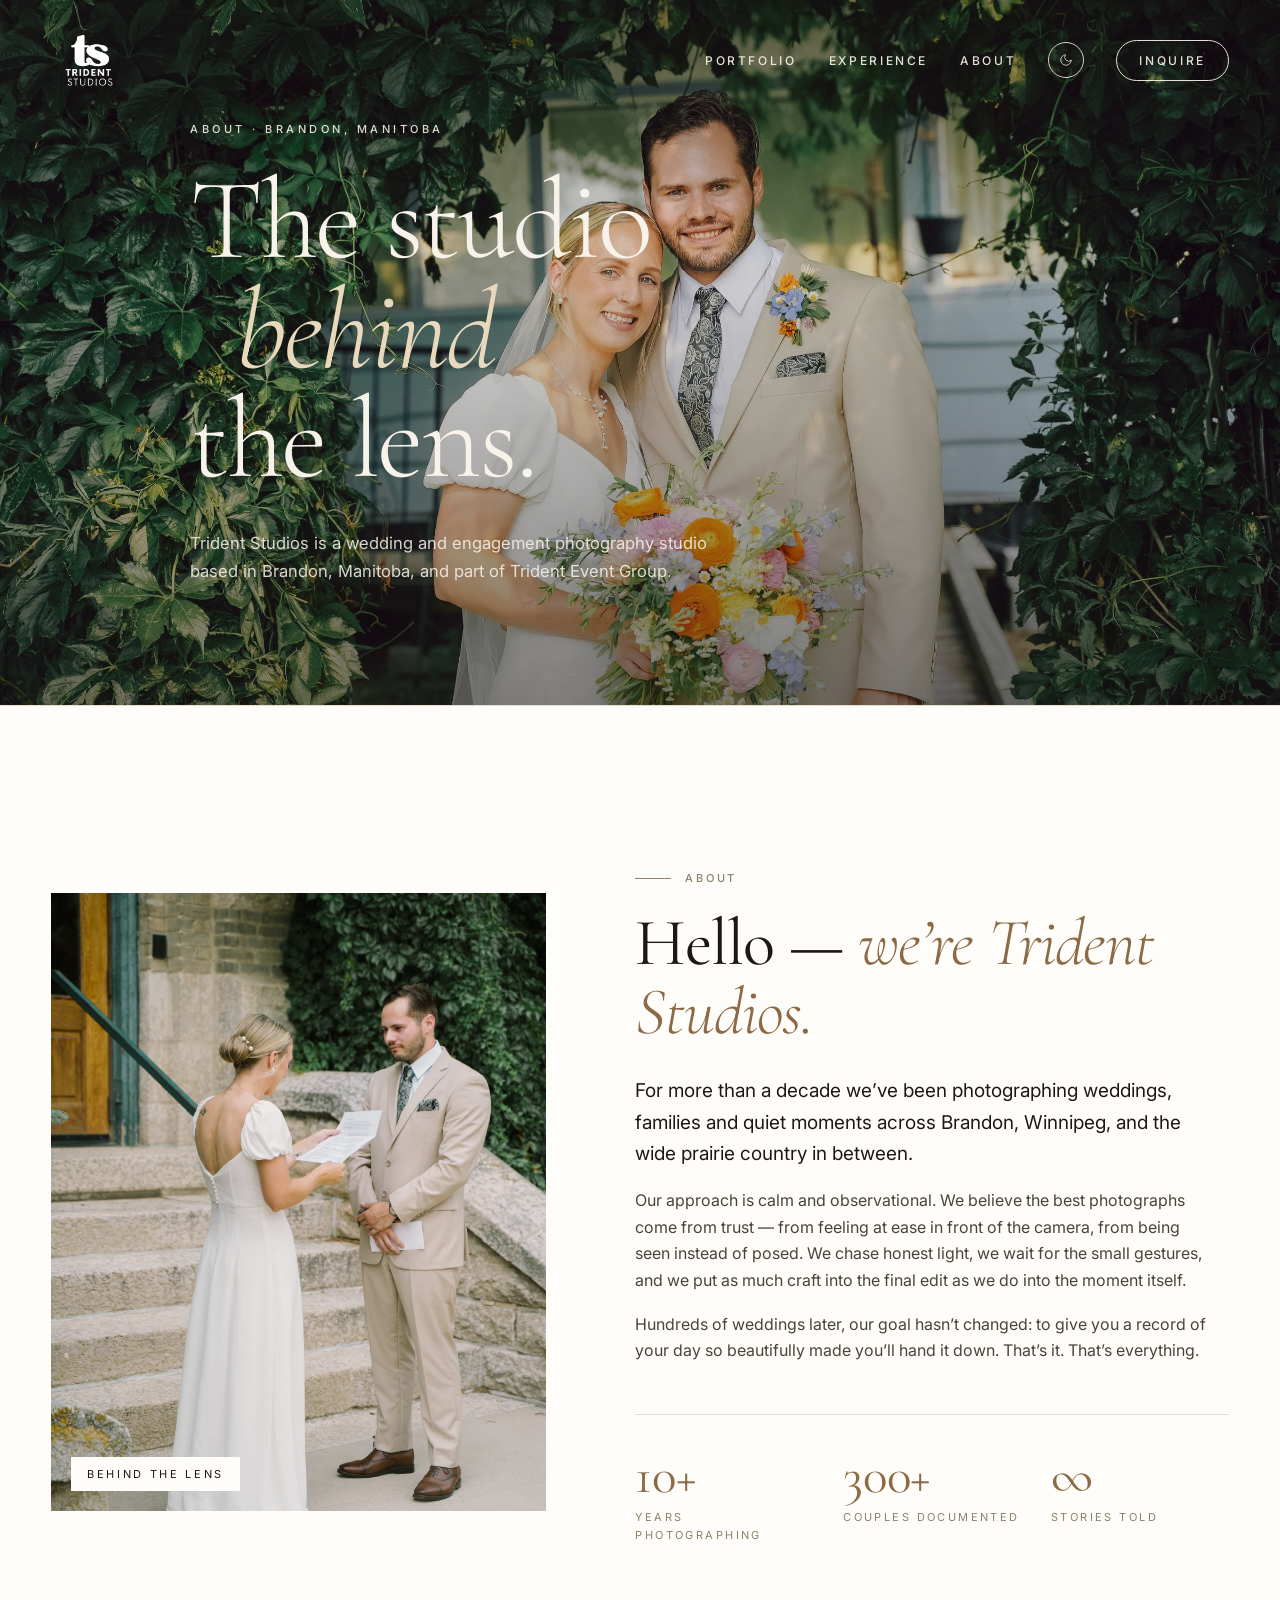
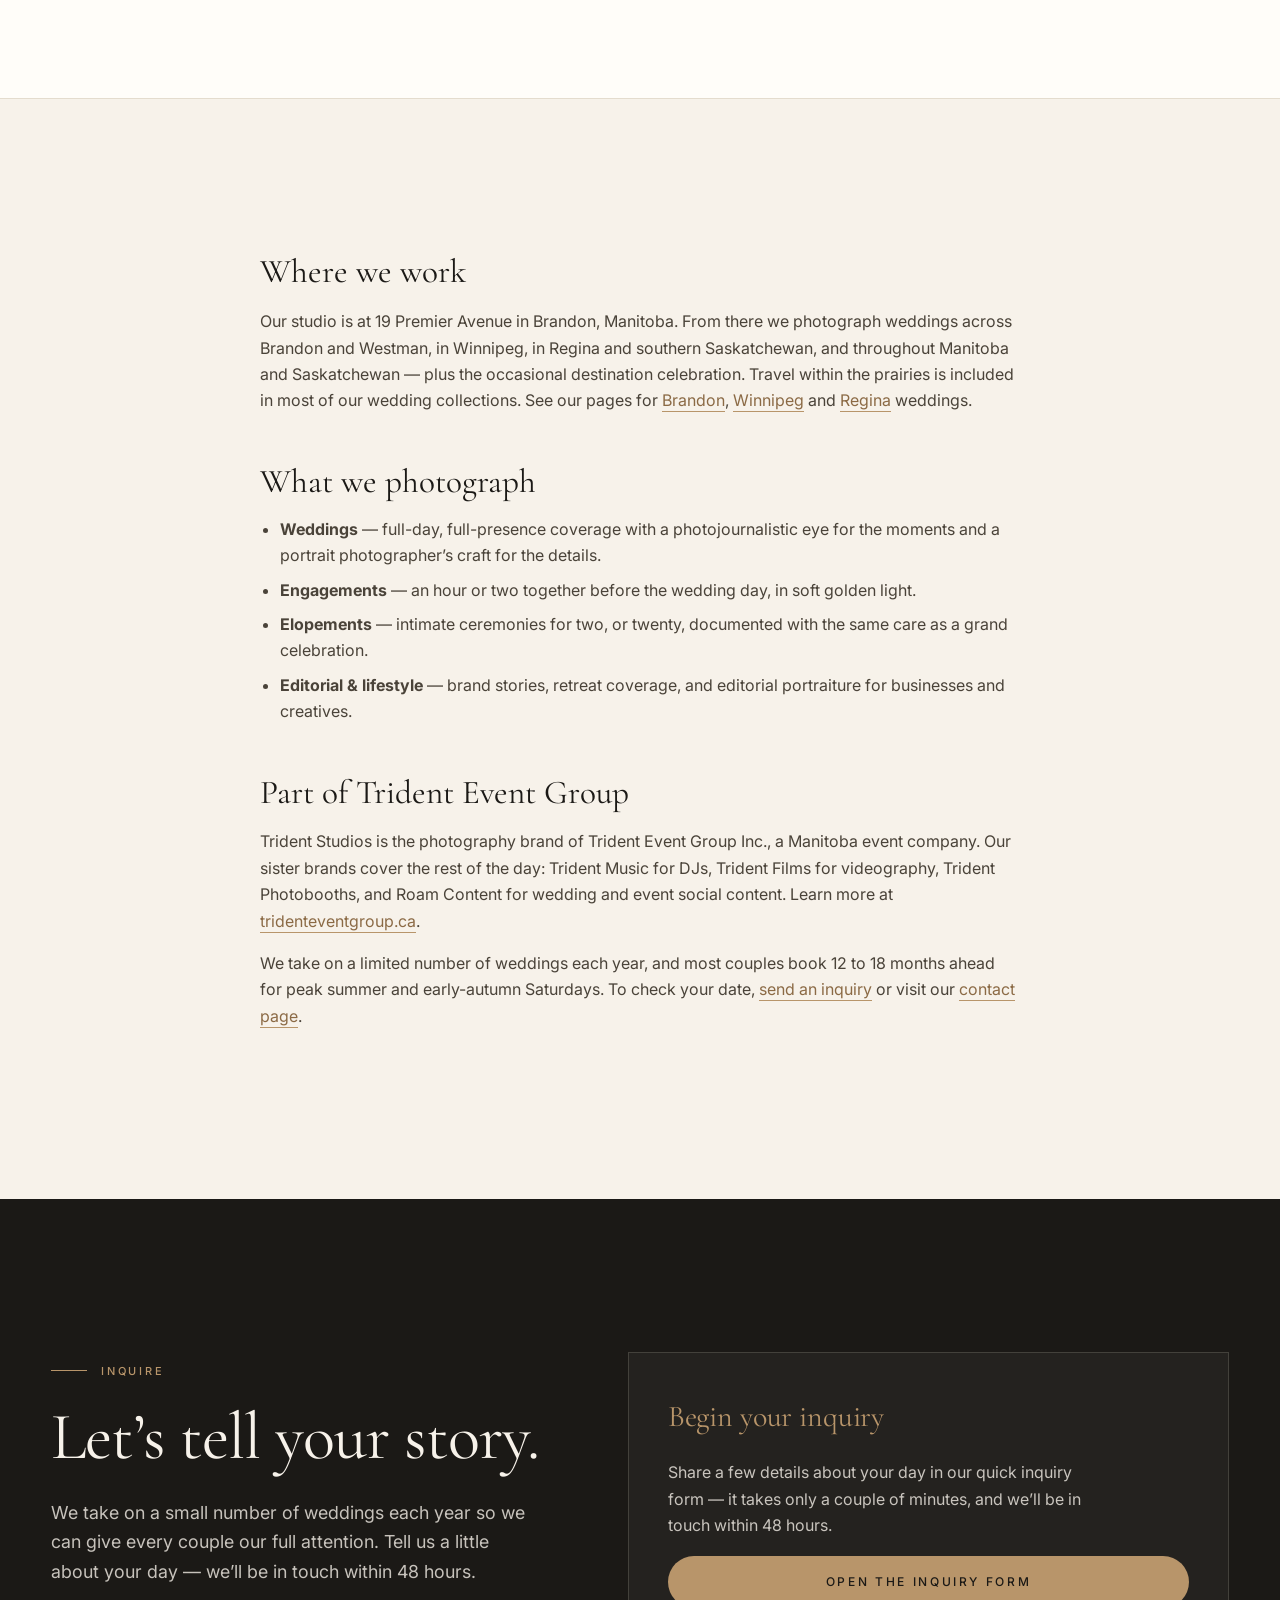
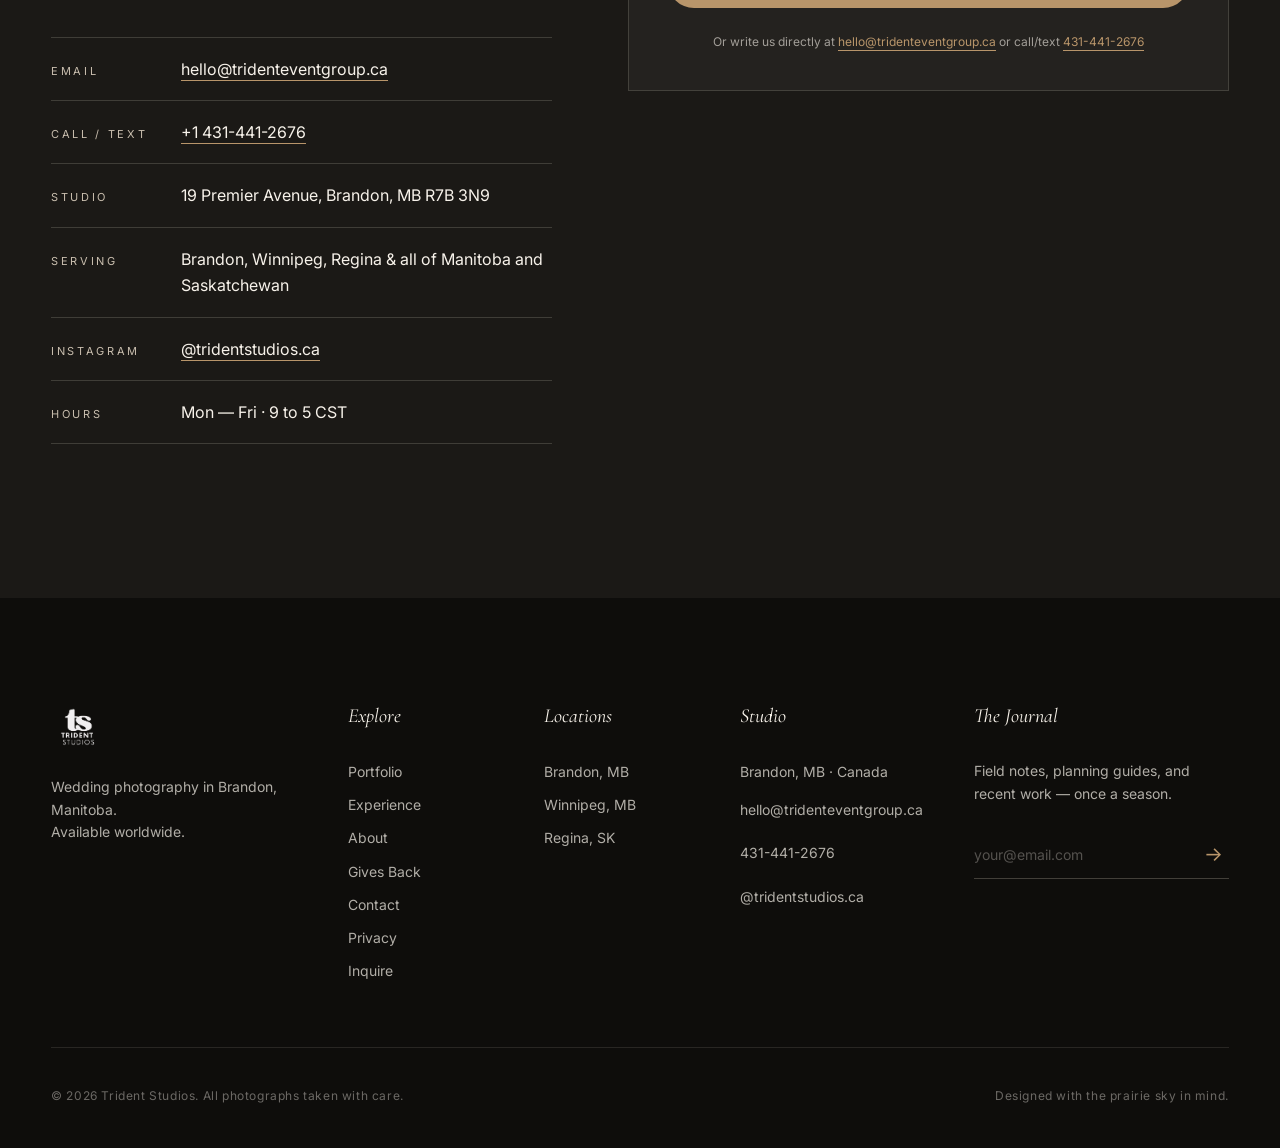
==== commit bc66f7d6: "Add Trident Gives Back page (/giving-back) Generated from 01_TEG/00_Trident Event Group/01 Marketing" ====
--- a/about/index.html
+++ b/about/index.html
@@ -13,7 +13,7 @@
     gtag('config', 'G-PS0XZJ48X1');
   </script>
   <script src="/lead-tracking.js" data-meta-pixel="1635440718048476" defer></script>
-  <title>About Trident Studios | Wedding Photographer in Brandon, MB</title>
+  <title>About | Trident Studios — Wedding Photography in Brandon, MB</title>
   <meta name="description" content="Trident Studios is a Brandon, Manitoba wedding and engagement photography studio serving Winnipeg, Regina, and all of Manitoba and Saskatchewan. Part of Trident Event Group." />
   <meta name="robots" content="index, follow, max-image-preview:large" />
   <meta name="author" content="Trident Studios" />
@@ -23,7 +23,7 @@
   <!-- Open Graph -->
   <meta property="og:type" content="website" />
   <meta property="og:site_name" content="Trident Studios" />
-  <meta property="og:title" content="About Trident Studios | Wedding Photographer in Brandon, MB" />
+  <meta property="og:title" content="About | Trident Studios — Wedding Photography in Brandon, MB" />
   <meta property="og:description" content="Trident Studios is a Brandon, Manitoba wedding and engagement photography studio serving Winnipeg, Regina, and all of Manitoba and Saskatchewan. Part of Trident Event Group." />
   <meta property="og:url" content="https://www.tridentstudios.ca/about/" />
   <meta property="og:locale" content="en_CA" />
@@ -31,7 +31,7 @@
 
   <!-- Twitter -->
   <meta name="twitter:card" content="summary_large_image" />
-  <meta name="twitter:title" content="About Trident Studios | Wedding Photographer in Brandon, MB" />
+  <meta name="twitter:title" content="About | Trident Studios — Wedding Photography in Brandon, MB" />
   <meta name="twitter:description" content="Trident Studios is a Brandon, Manitoba wedding and engagement photography studio serving Winnipeg, Regina, and all of Manitoba and Saskatchewan. Part of Trident Event Group." />
   <meta name="twitter:image" content="https://www.tridentstudios.ca/public/Weddings/Shelby%20%26%20Jaydan/Shelby%26Jaydan-2.jpg" />
 
@@ -203,7 +203,7 @@
       <p>Our studio is at 19 Premier Avenue in Brandon, Manitoba. From there we photograph weddings across Brandon and
         Westman, in Winnipeg, in Regina and southern Saskatchewan, and throughout Manitoba and Saskatchewan &mdash; plus the
         occasional destination celebration. Travel within the prairies is included in most of our wedding collections.
-        See our pages for a <a href="/brandon/">wedding photographer in Brandon</a>, <a href="/winnipeg/">Winnipeg</a> and
+        See our pages for <a href="/brandon/">Brandon</a>, <a href="/winnipeg/">Winnipeg</a> and
         <a href="/regina/">Regina</a> weddings.</p>
 
       <h2>What we photograph</h2>
@@ -265,7 +265,7 @@
   <footer class="footer">
     <div class="container footer__grid">
       <div class="footer__brand">
-        <a href="/" class="footer__home"><img src="/public/Logos/tridentStudiosLogo-light.png" alt="Trident Studios" /></a>
+        <img src="/public/Logos/tridentStudiosLogo-light.png" alt="Trident Studios" />
         <p class="footer__tagline">Wedding photography in Brandon, Manitoba.<br />Available worldwide.</p>
       </div>
       <nav class="footer__col" aria-label="Footer navigation">
@@ -273,6 +273,7 @@
         <a href="/#portfolio">Portfolio</a>
         <a href="/#experience">Experience</a>
         <a href="/about/">About</a>
+      <a href="/giving-back/">Gives Back</a>
         <a href="/contact/">Contact</a>
         <a href="/privacy/">Privacy</a>
         <a href="/inquiry/">Inquire</a>
